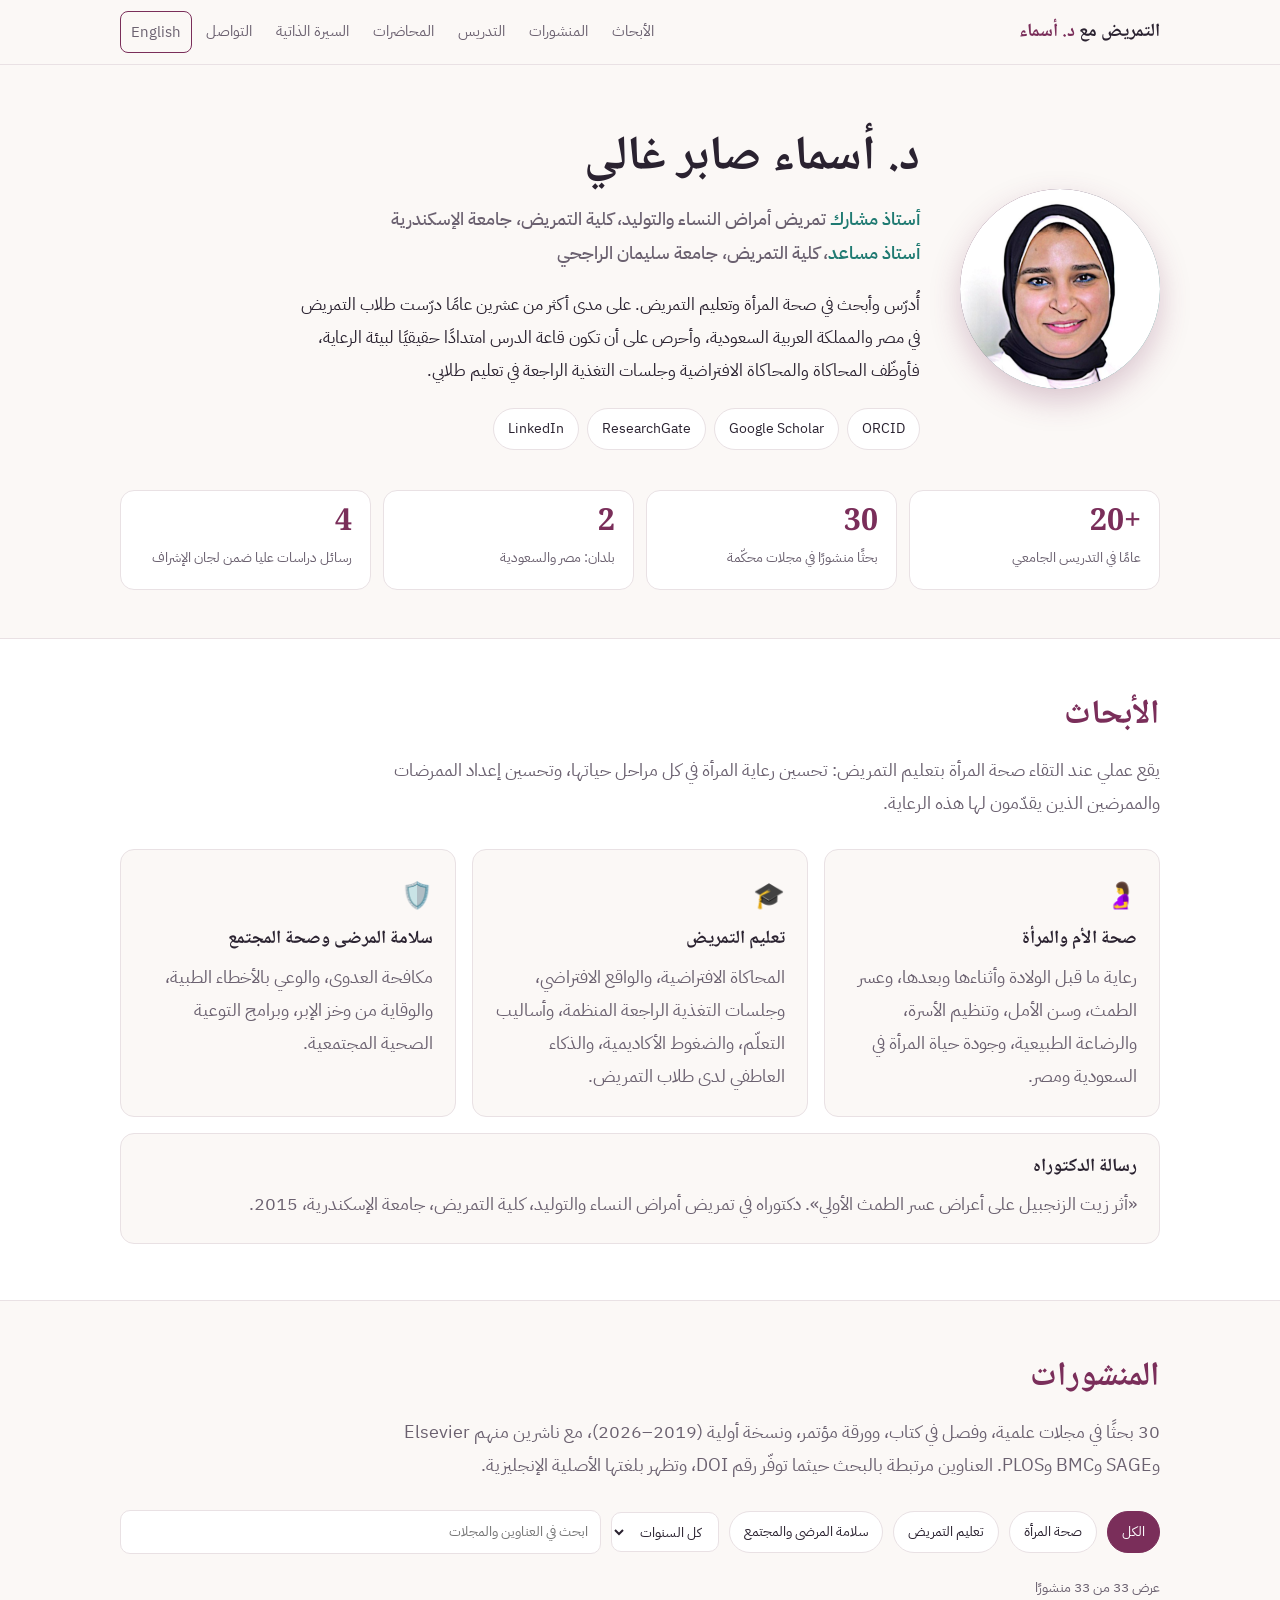
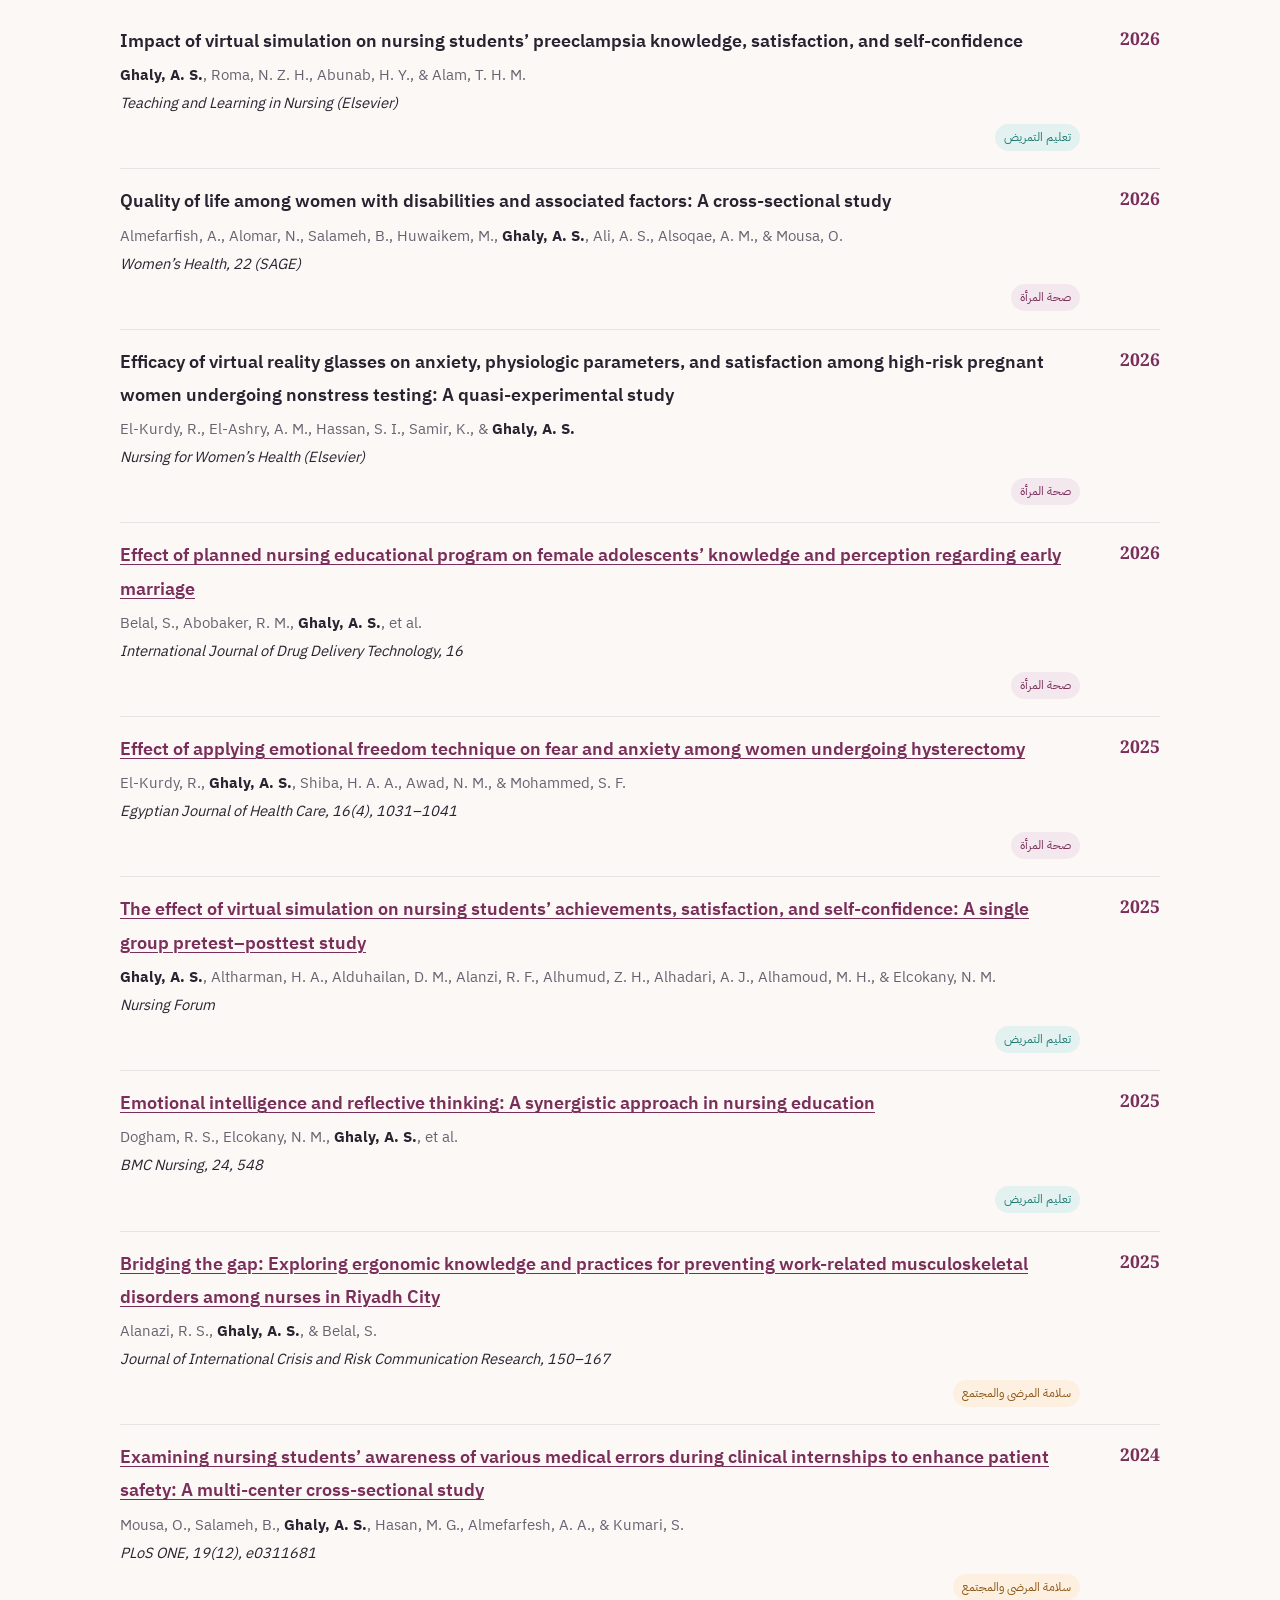
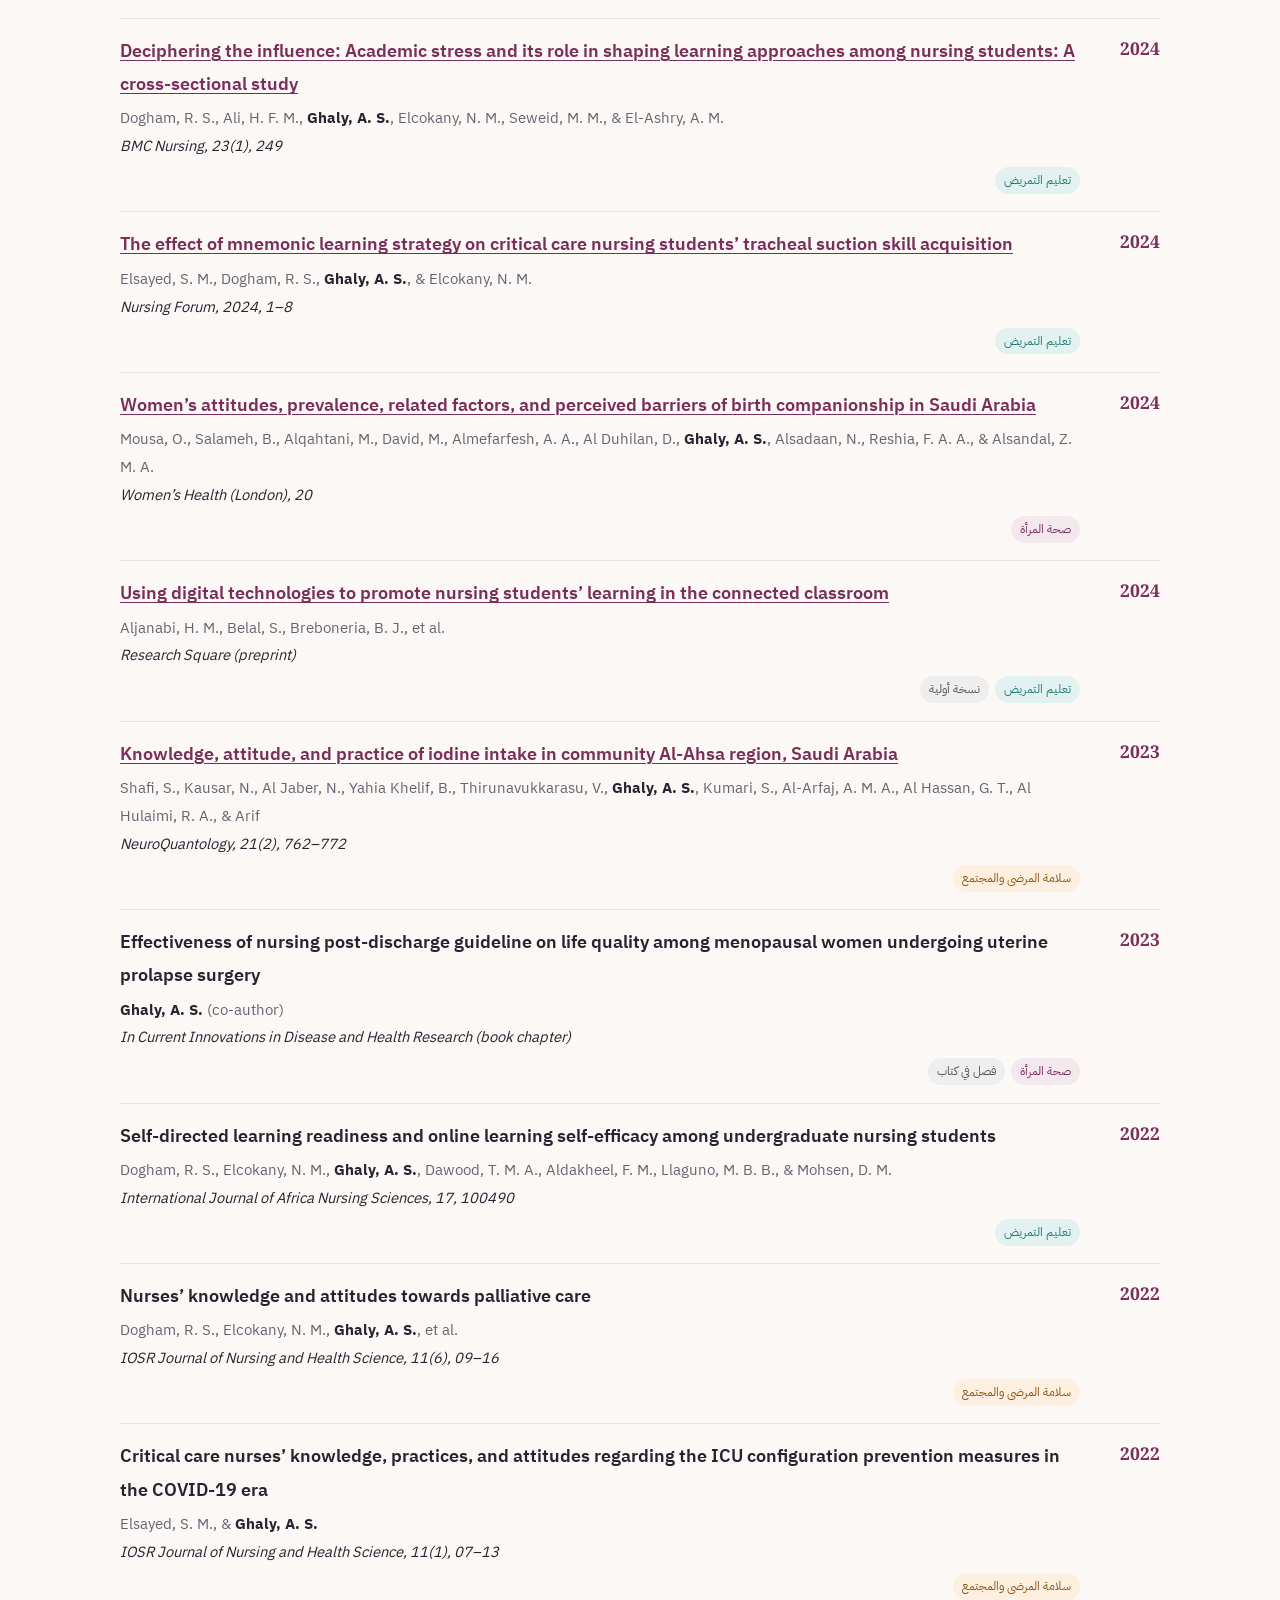
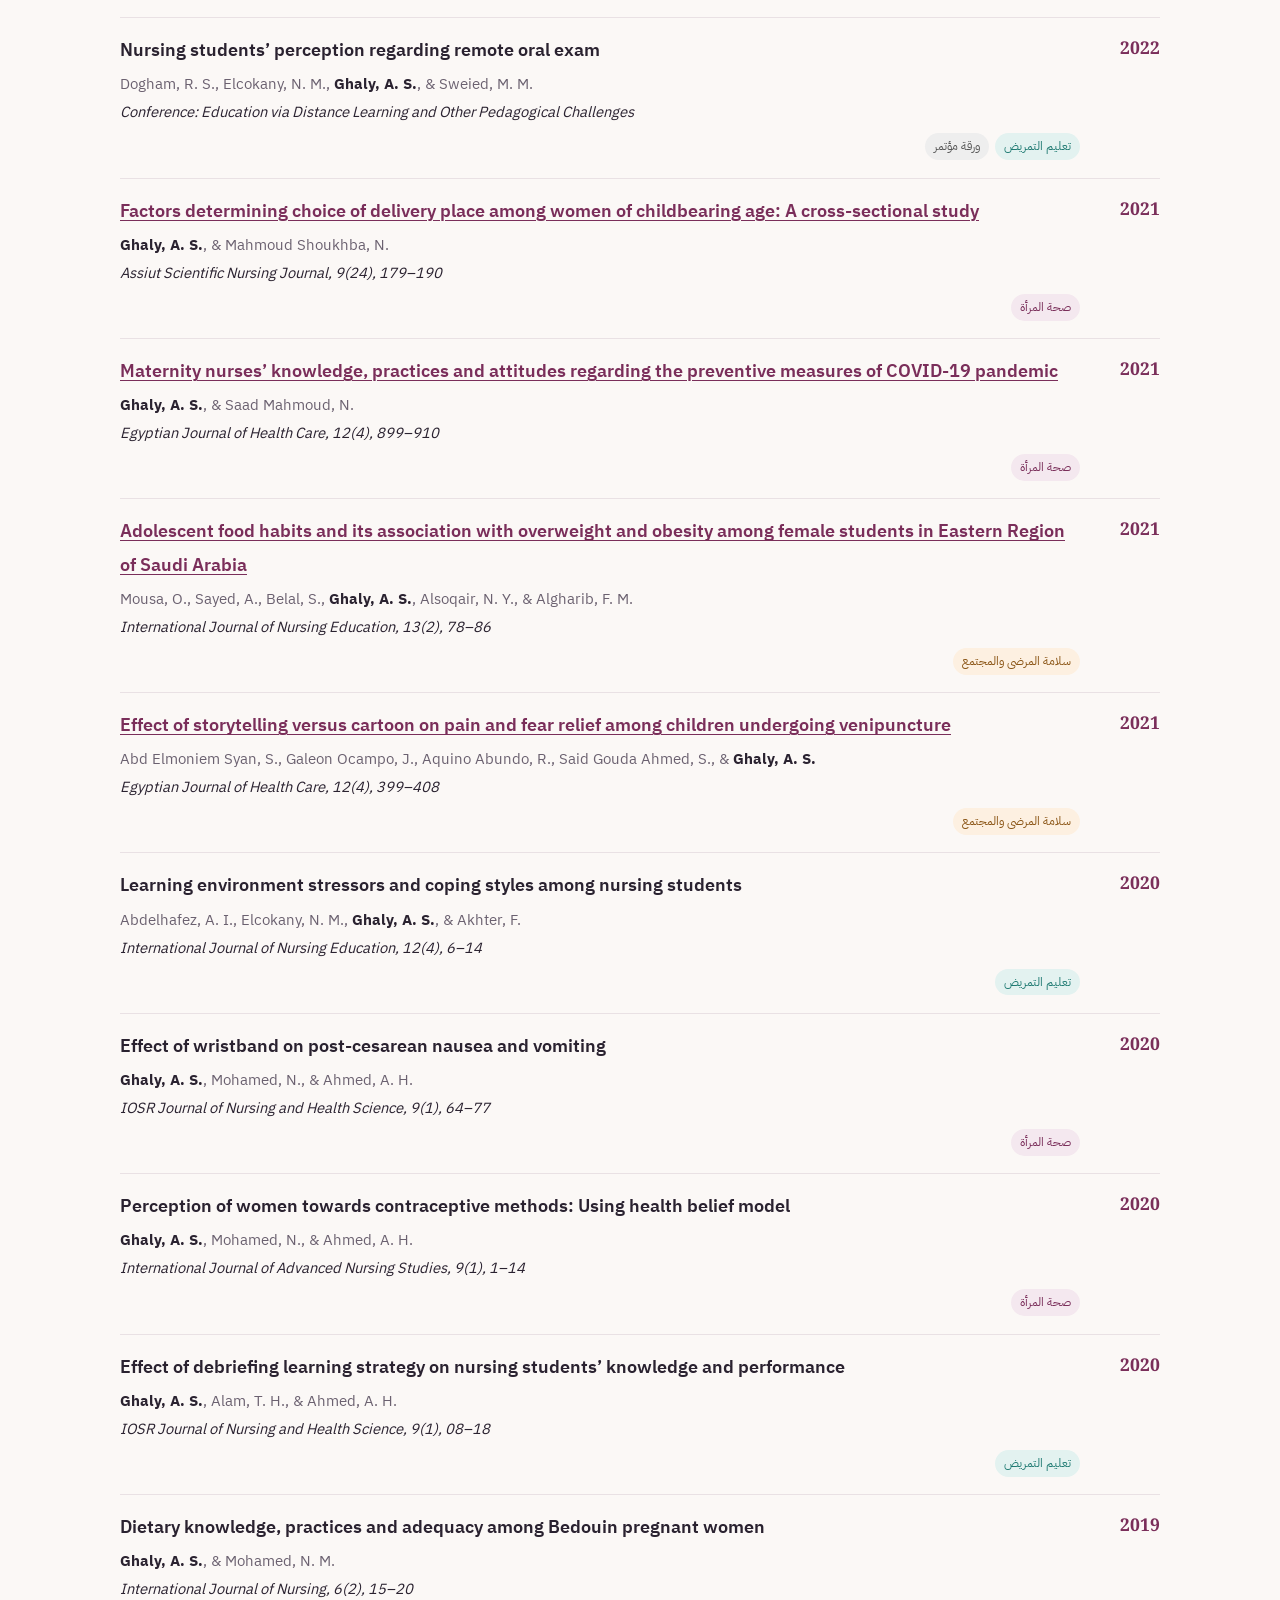
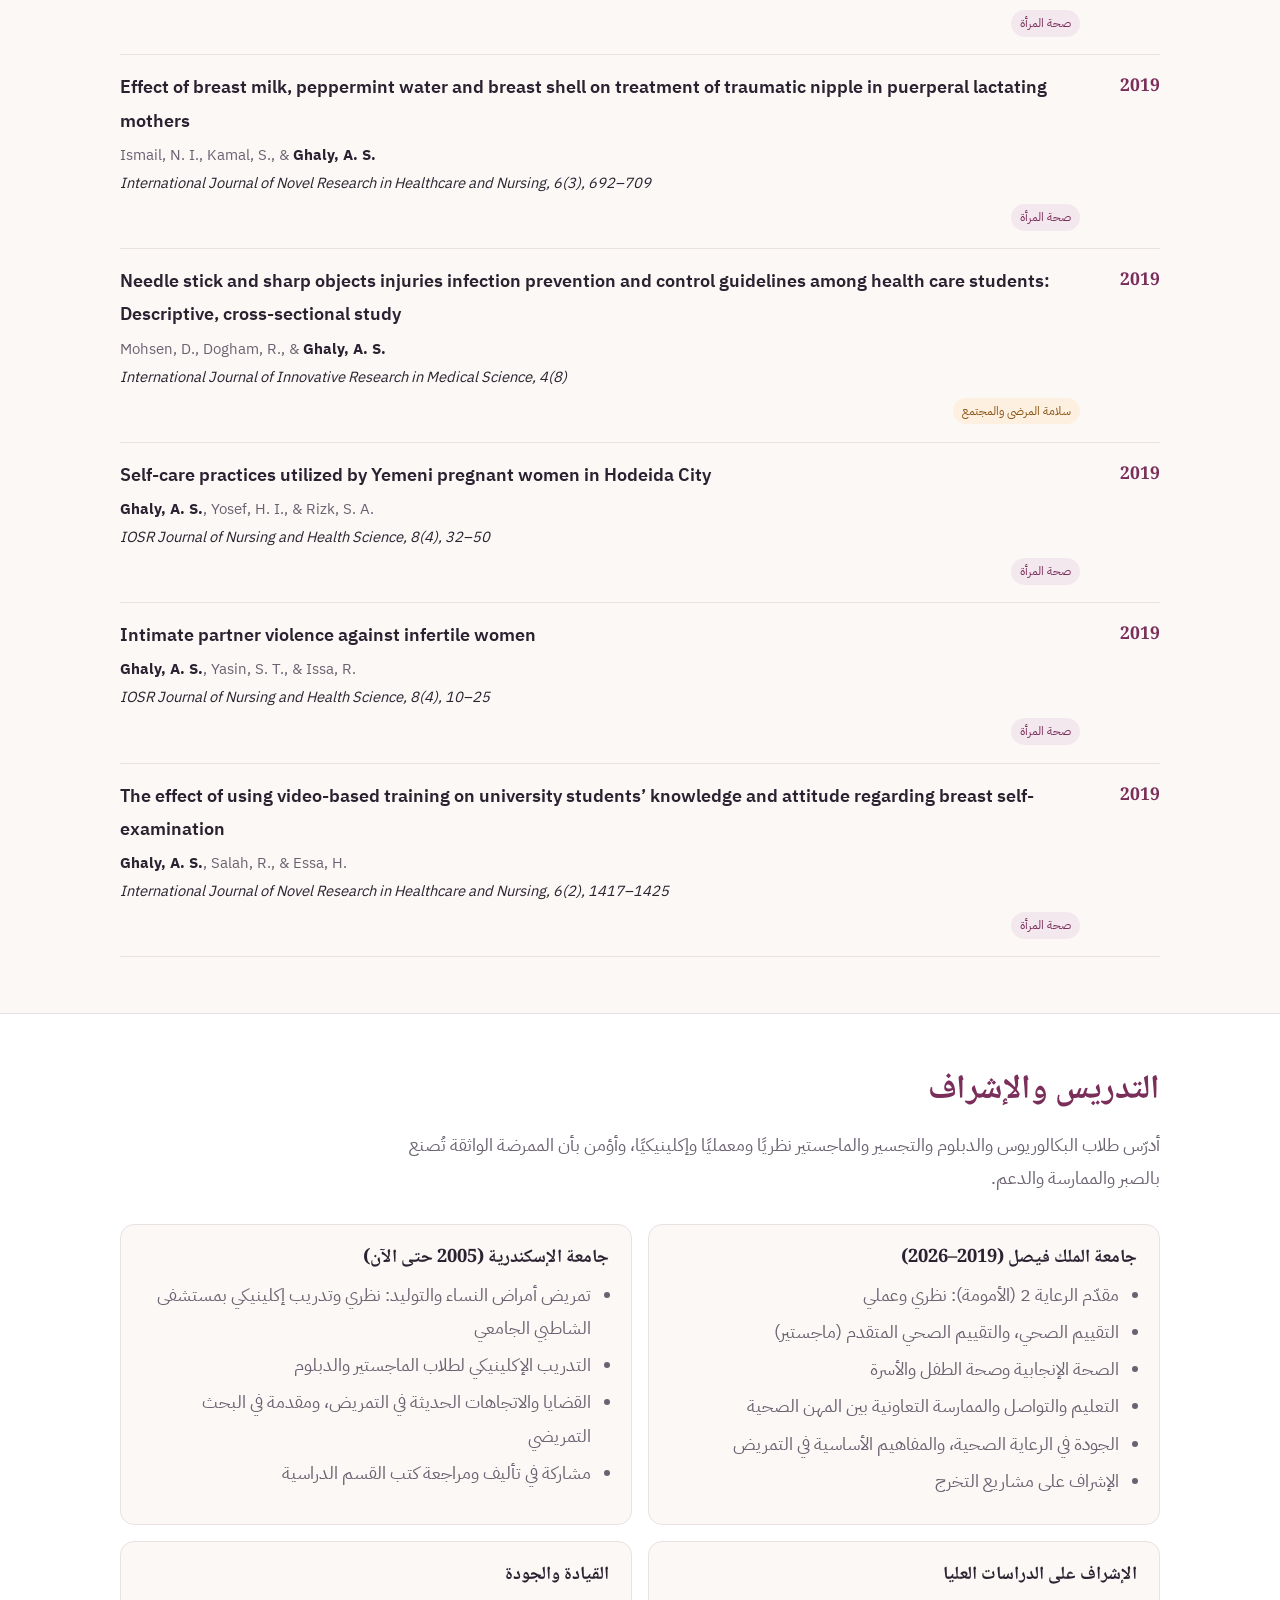
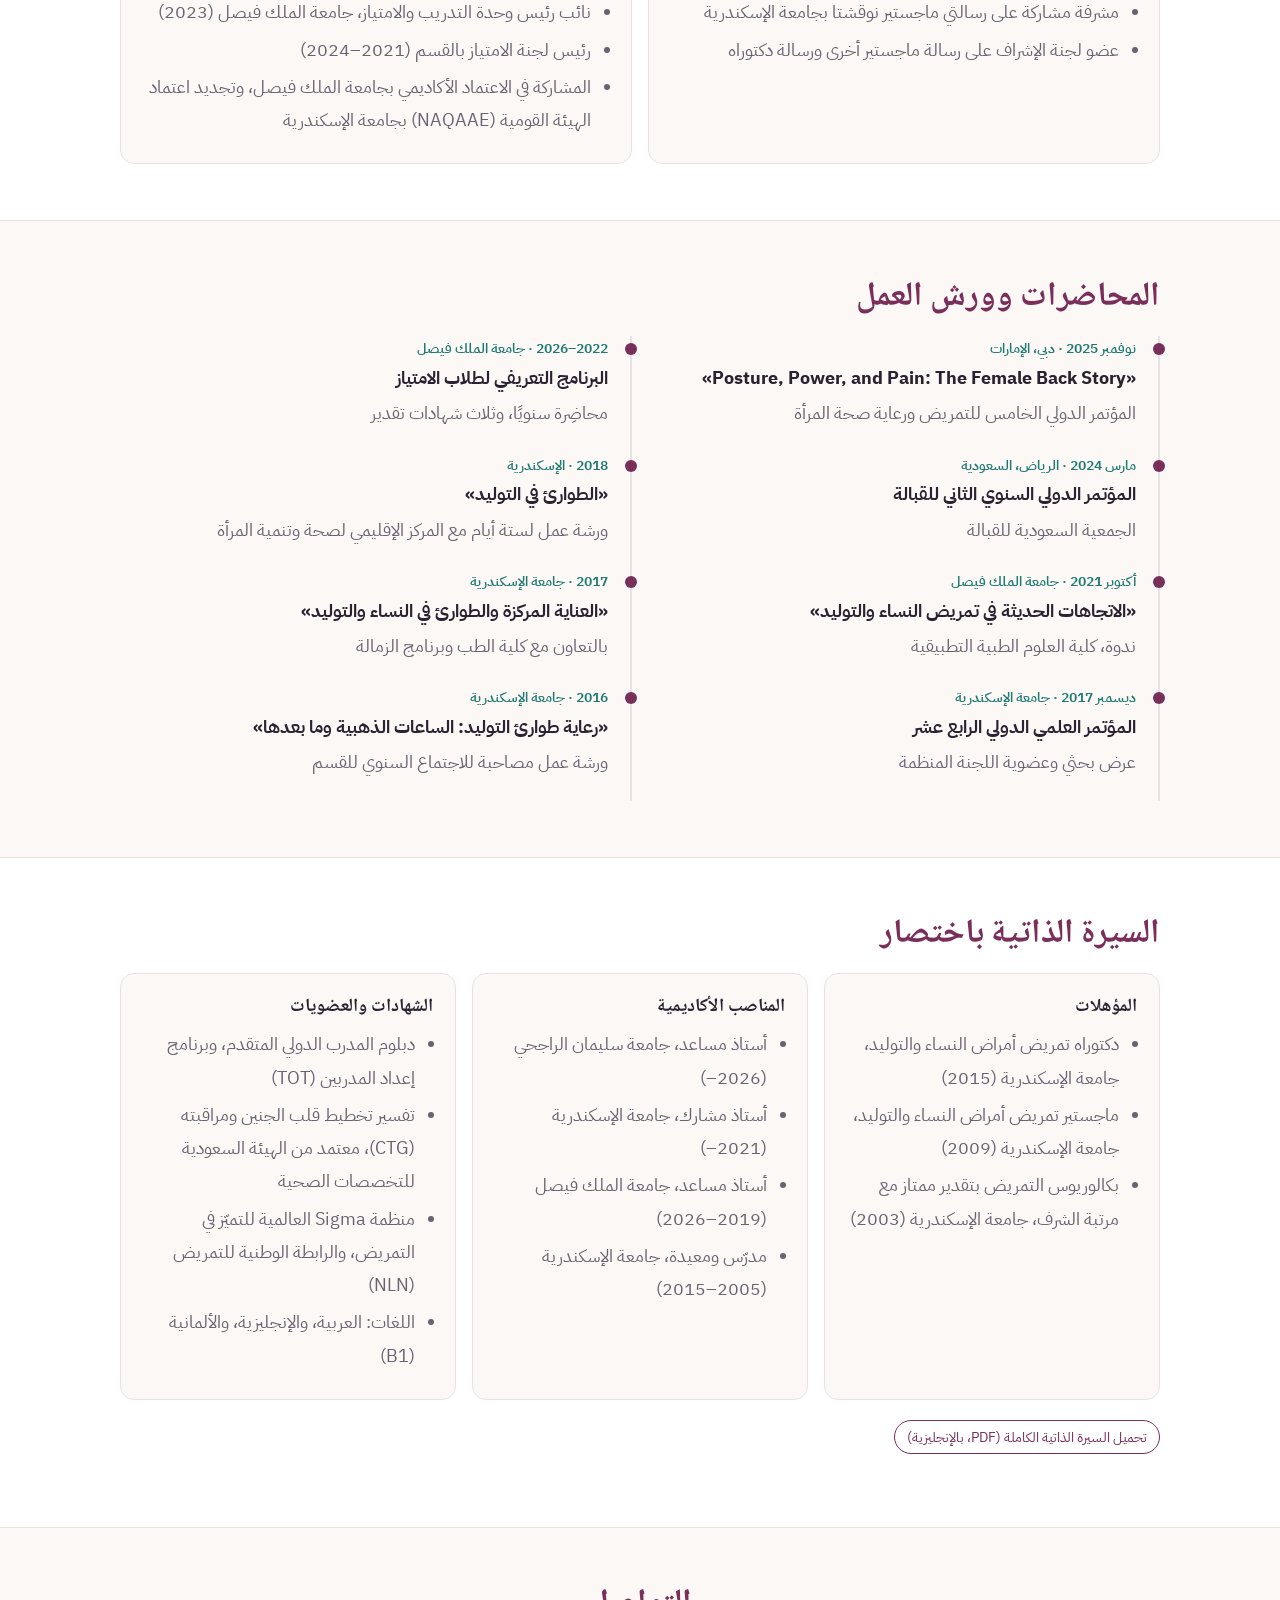
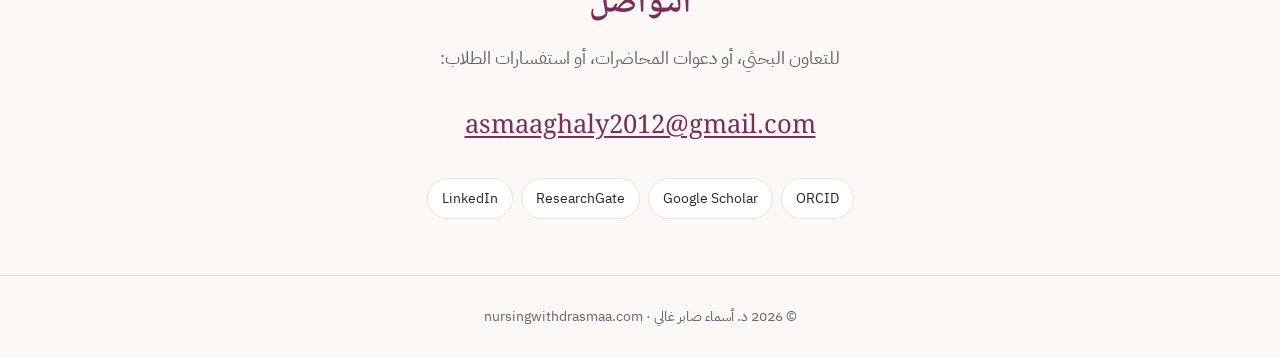
==== ar/index.html @ d0a6e8ba "Add files via upload" ====
<!doctype html>
<html lang="ar" dir="rtl">
<head>
  <meta charset="utf-8">
  <meta name="viewport" content="width=device-width, initial-scale=1">
  <title>د. أسماء صابر غالي | التمريض مع د. أسماء</title>
  <meta name="description" content="د. أسماء صابر غالي، أستاذ مشارك تمريض أمراض النساء والتوليد. الأبحاث والمنشورات والتدريس في صحة المرأة وتعليم التمريض.">
  <link rel="alternate" hreflang="en" href="https://nursingwithdrasmaa.com/">
  <link rel="alternate" hreflang="ar" href="https://nursingwithdrasmaa.com/ar/">
  <link rel="preconnect" href="https://fonts.googleapis.com">
  <link rel="preconnect" href="https://fonts.gstatic.com" crossorigin>
  <link href="https://fonts.googleapis.com/css2?family=IBM+Plex+Sans+Arabic:wght@400;500;600&family=Noto+Naskh+Arabic:wght@600;700&family=Inter:wght@400;600&display=swap" rel="stylesheet">
  <link rel="stylesheet" href="../assets/style.css">
</head>
<body>

<header class="site-header">
  <div class="wrap">
    <a class="logo" href="#top">التمريض مع <span>د. أسماء</span></a>
    <button class="menu-btn" aria-label="القائمة">☰</button>
    <nav class="nav">
      <a href="#research">الأبحاث</a>
      <a href="#publications">المنشورات</a>
      <a href="#teaching">التدريس</a>
      <a href="#talks">المحاضرات</a>
      <a href="#cv">السيرة الذاتية</a>
      <a href="#contact">التواصل</a>
      <a class="lang" href="../" lang="en">English</a>
    </nav>
  </div>
</header>

<main id="top">
  <section class="hero">
    <div class="wrap hero-grid">
      <div class="portrait"><img src="../assets/photo.jpg" alt="د. أسماء صابر غالي"></div>
      <div>
        <h1>د. أسماء صابر غالي</h1>
        <ul class="titles">
          <li><strong>أستاذ مشارك</strong> تمريض أمراض النساء والتوليد، كلية التمريض، جامعة الإسكندرية</li>
          <li><strong>أستاذ مساعد</strong>، كلية التمريض، جامعة سليمان الراجحي</li>
        </ul>
        <p class="lead">أُدرّس وأبحث في صحة المرأة وتعليم التمريض. على مدى أكثر من عشرين عامًا درّست طلاب التمريض في مصر والمملكة العربية السعودية، وأحرص على أن تكون قاعة الدرس امتدادًا حقيقيًا لبيئة الرعاية، فأوظّف المحاكاة والمحاكاة الافتراضية وجلسات التغذية الراجعة في تعليم طلابي.</p>
        <div class="links">
          <a class="chip-link" href="https://orcid.org/0000-0002-0680-6633" target="_blank" rel="noopener">ORCID</a>
          <a class="chip-link" href="https://scholar.google.com/citations?user=RjjwzyQAAAAJ" target="_blank" rel="noopener">Google Scholar</a>
          <a class="chip-link" href="https://www.researchgate.net/profile/Asmaa-Ghaly-2" target="_blank" rel="noopener">ResearchGate</a>
          <a class="chip-link" href="https://www.linkedin.com/in/dr-asmaa-saber-ghaly-90447012b" target="_blank" rel="noopener">LinkedIn</a>
        </div>
      </div>
    </div>
    <div class="wrap">
      <div class="stats">
        <div class="stat"><b>+20</b><span>عامًا في التدريس الجامعي</span></div>
        <div class="stat"><b>30</b><span>بحثًا منشورًا في مجلات محكّمة</span></div>
        <div class="stat"><b>2</b><span>بلدان: مصر والسعودية</span></div>
        <div class="stat"><b>4</b><span>رسائل دراسات عليا ضمن لجان الإشراف</span></div>
      </div>
    </div>
  </section>

  <section class="block alt" id="research">
    <div class="wrap">
      <h2>الأبحاث</h2>
      <p class="intro">يقع عملي عند التقاء صحة المرأة بتعليم التمريض: تحسين رعاية المرأة في كل مراحل حياتها، وتحسين إعداد الممرضات والممرضين الذين يقدّمون لها هذه الرعاية.</p>
      <div class="grid-3">
        <div class="card">
          <div class="icon">🤰</div>
          <h3>صحة الأم والمرأة</h3>
          <p>رعاية ما قبل الولادة وأثناءها وبعدها، وعسر الطمث، وسن الأمل، وتنظيم الأسرة، والرضاعة الطبيعية، وجودة حياة المرأة في السعودية ومصر.</p>
        </div>
        <div class="card">
          <div class="icon">🎓</div>
          <h3>تعليم التمريض</h3>
          <p>المحاكاة الافتراضية، والواقع الافتراضي، وجلسات التغذية الراجعة المنظمة، وأساليب التعلّم، والضغوط الأكاديمية، والذكاء العاطفي لدى طلاب التمريض.</p>
        </div>
        <div class="card">
          <div class="icon">🛡️</div>
          <h3>سلامة المرضى وصحة المجتمع</h3>
          <p>مكافحة العدوى، والوعي بالأخطاء الطبية، والوقاية من وخز الإبر، وبرامج التوعية الصحية المجتمعية.</p>
        </div>
      </div>
      <div class="card" style="margin-top:16px">
        <h3>رسالة الدكتوراه</h3>
        <p>«أثر زيت الزنجبيل على أعراض عسر الطمث الأولي». دكتوراه في تمريض أمراض النساء والتوليد، كلية التمريض، جامعة الإسكندرية، 2015.</p>
      </div>
    </div>
  </section>

  <section class="block" id="publications">
    <div class="wrap">
      <h2>المنشورات</h2>
      <p class="intro">30 بحثًا في مجلات علمية، وفصل في كتاب، وورقة مؤتمر، ونسخة أولية (2019–2026)، مع ناشرين منهم Elsevier وSAGE وBMC وPLOS. العناوين مرتبطة بالبحث حيثما توفّر رقم DOI، وتظهر بلغتها الأصلية الإنجليزية.</p>
      <div class="pub-tools">
        <button class="filter" data-topic="all" aria-pressed="true">الكل</button>
        <button class="filter" data-topic="W" aria-pressed="false">صحة المرأة</button>
        <button class="filter" data-topic="E" aria-pressed="false">تعليم التمريض</button>
        <button class="filter" data-topic="S" aria-pressed="false">سلامة المرضى والمجتمع</button>
        <select id="pub-year" aria-label="السنة"><option value="all">كل السنوات</option></select>
        <input id="pub-search" type="search" placeholder="ابحث في العناوين والمجلات" aria-label="البحث في المنشورات">
      </div>
      <div class="pub-count" id="pub-count"></div>
      <ul class="pubs" id="pubs"></ul>
    </div>
  </section>

  <section class="block alt" id="teaching">
    <div class="wrap">
      <h2>التدريس والإشراف</h2>
      <p class="intro">أدرّس طلاب البكالوريوس والدبلوم والتجسير والماجستير نظريًا ومعمليًا وإكلينيكيًا، وأؤمن بأن الممرضة الواثقة تُصنع بالصبر والممارسة والدعم.</p>
      <div class="grid-2">
        <div class="card">
          <h3>جامعة الملك فيصل (2019–2026)</h3>
          <ul>
            <li>مقدّم الرعاية 2 (الأمومة): نظري وعملي</li>
            <li>التقييم الصحي، والتقييم الصحي المتقدم (ماجستير)</li>
            <li>الصحة الإنجابية وصحة الطفل والأسرة</li>
            <li>التعليم والتواصل والممارسة التعاونية بين المهن الصحية</li>
            <li>الجودة في الرعاية الصحية، والمفاهيم الأساسية في التمريض</li>
            <li>الإشراف على مشاريع التخرج</li>
          </ul>
        </div>
        <div class="card">
          <h3>جامعة الإسكندرية (2005 حتى الآن)</h3>
          <ul>
            <li>تمريض أمراض النساء والتوليد: نظري وتدريب إكلينيكي بمستشفى الشاطبي الجامعي</li>
            <li>التدريب الإكلينيكي لطلاب الماجستير والدبلوم</li>
            <li>القضايا والاتجاهات الحديثة في التمريض، ومقدمة في البحث التمريضي</li>
            <li>مشاركة في تأليف ومراجعة كتب القسم الدراسية</li>
          </ul>
        </div>
        <div class="card">
          <h3>الإشراف على الدراسات العليا</h3>
          <ul>
            <li>مشرفة مشاركة على رسالتي ماجستير نوقشتا بجامعة الإسكندرية</li>
            <li>عضو لجنة الإشراف على رسالة ماجستير أخرى ورسالة دكتوراه</li>
          </ul>
        </div>
        <div class="card">
          <h3>القيادة والجودة</h3>
          <ul>
            <li>نائب رئيس وحدة التدريب والامتياز، جامعة الملك فيصل (2023)</li>
            <li>رئيس لجنة الامتياز بالقسم (2021–2024)</li>
            <li>المشاركة في الاعتماد الأكاديمي بجامعة الملك فيصل، وتجديد اعتماد الهيئة القومية (NAQAAE) بجامعة الإسكندرية</li>
          </ul>
        </div>
      </div>
    </div>
  </section>

  <section class="block" id="talks">
    <div class="wrap">
      <h2>المحاضرات وورش العمل</h2>
      <div class="grid-2">
        <ul class="timeline">
          <li><div class="when">نوفمبر 2025 · دبي، الإمارات</div><strong>«Posture, Power, and Pain: The Female Back Story»</strong><p>المؤتمر الدولي الخامس للتمريض ورعاية صحة المرأة</p></li>
          <li><div class="when">مارس 2024 · الرياض، السعودية</div><strong>المؤتمر الدولي السنوي الثاني للقبالة</strong><p>الجمعية السعودية للقبالة</p></li>
          <li><div class="when">أكتوبر 2021 · جامعة الملك فيصل</div><strong>«الاتجاهات الحديثة في تمريض النساء والتوليد»</strong><p>ندوة، كلية العلوم الطبية التطبيقية</p></li>
          <li><div class="when">ديسمبر 2017 · جامعة الإسكندرية</div><strong>المؤتمر العلمي الدولي الرابع عشر</strong><p>عرض بحثي وعضوية اللجنة المنظمة</p></li>
        </ul>
        <ul class="timeline">
          <li><div class="when">2022–2026 · جامعة الملك فيصل</div><strong>البرنامج التعريفي لطلاب الامتياز</strong><p>محاضِرة سنويًا، وثلاث شهادات تقدير</p></li>
          <li><div class="when">2018 · الإسكندرية</div><strong>«الطوارئ في التوليد»</strong><p>ورشة عمل لستة أيام مع المركز الإقليمي لصحة وتنمية المرأة</p></li>
          <li><div class="when">2017 · جامعة الإسكندرية</div><strong>«العناية المركزة والطوارئ في النساء والتوليد»</strong><p>بالتعاون مع كلية الطب وبرنامج الزمالة</p></li>
          <li><div class="when">2016 · جامعة الإسكندرية</div><strong>«رعاية طوارئ التوليد: الساعات الذهبية وما بعدها»</strong><p>ورشة عمل مصاحبة للاجتماع السنوي للقسم</p></li>
        </ul>
      </div>
    </div>
  </section>

  <section class="block alt" id="cv">
    <div class="wrap">
      <h2>السيرة الذاتية باختصار</h2>
      <div class="grid-3">
        <div class="card">
          <h3>المؤهلات</h3>
          <ul>
            <li>دكتوراه تمريض أمراض النساء والتوليد، جامعة الإسكندرية (2015)</li>
            <li>ماجستير تمريض أمراض النساء والتوليد، جامعة الإسكندرية (2009)</li>
            <li>بكالوريوس التمريض بتقدير ممتاز مع مرتبة الشرف، جامعة الإسكندرية (2003)</li>
          </ul>
        </div>
        <div class="card">
          <h3>المناصب الأكاديمية</h3>
          <ul>
            <li>أستاذ مساعد، جامعة سليمان الراجحي (2026–)</li>
            <li>أستاذ مشارك، جامعة الإسكندرية (2021–)</li>
            <li>أستاذ مساعد، جامعة الملك فيصل (2019–2026)</li>
            <li>مدرّس ومعيدة، جامعة الإسكندرية (2005–2015)</li>
          </ul>
        </div>
        <div class="card">
          <h3>الشهادات والعضويات</h3>
          <ul>
            <li>دبلوم المدرب الدولي المتقدم، وبرنامج إعداد المدربين (TOT)</li>
            <li>تفسير تخطيط قلب الجنين ومراقبته (CTG)، معتمد من الهيئة السعودية للتخصصات الصحية</li>
            <li>منظمة Sigma العالمية للتميّز في التمريض، والرابطة الوطنية للتمريض (NLN)</li>
            <li>اللغات: العربية، والإنجليزية، والألمانية (B1)</li>
          </ul>
        </div>
      </div>
      <p style="margin-top:20px"><a class="lang" href="../assets/CV-Dr-Asmaa-Saber-Ghaly.pdf" download>تحميل السيرة الذاتية الكاملة (PDF، بالإنجليزية)</a></p>
    </div>
  </section>

  <section class="block contact" id="contact">
    <div class="wrap">
      <h2>التواصل</h2>
      <p class="intro" style="margin-inline:auto">للتعاون البحثي، أو دعوات المحاضرات، أو استفسارات الطلاب:</p>
      <p class="big"><a href="mailto:asmaaghaly2012@gmail.com">asmaaghaly2012@gmail.com</a></p>
      <div class="links">
        <a class="chip-link" href="https://orcid.org/0000-0002-0680-6633" target="_blank" rel="noopener">ORCID</a>
        <a class="chip-link" href="https://scholar.google.com/citations?user=RjjwzyQAAAAJ" target="_blank" rel="noopener">Google Scholar</a>
        <a class="chip-link" href="https://www.researchgate.net/profile/Asmaa-Ghaly-2" target="_blank" rel="noopener">ResearchGate</a>
        <a class="chip-link" href="https://www.linkedin.com/in/dr-asmaa-saber-ghaly-90447012b" target="_blank" rel="noopener">LinkedIn</a>
      </div>
    </div>
  </section>
</main>

<footer>© 2026 د. أسماء صابر غالي · nursingwithdrasmaa.com</footer>

<script src="../assets/publications.js"></script>
<script>
  initMenu();
  initPublications({
    topics: { W: "صحة المرأة", E: "تعليم التمريض", S: "سلامة المرضى والمجتمع" },
    types: { conference: "ورقة مؤتمر", preprint: "نسخة أولية", chapter: "فصل في كتاب" },
    count: n => `عرض ${n} من ${PUBLICATIONS.length} منشورًا`
  });
</script>
</body>
</html>
---- assets/style.css ----
:root {
  --bg: #fbf8f6;
  --surface: #ffffff;
  --ink: #2a2230;
  --muted: #6b6170;
  --line: #e9e1e4;
  --brand: #7a2e5a;
  --brand-soft: #f4e8ef;
  --accent: #1f7a72;
  --accent-soft: #e3f2f0;
  --radius: 14px;
  --serif: "Source Serif 4", Georgia, serif;
  --sans: "Inter", system-ui, -apple-system, "Segoe UI", sans-serif;
}
html[lang="ar"] {
  --serif: "Noto Naskh Arabic", "Amiri", serif;
  --sans: "IBM Plex Sans Arabic", "Tahoma", sans-serif;
}

* { box-sizing: border-box; }
html { scroll-behavior: smooth; scroll-padding-top: 76px; }
body {
  margin: 0;
  background: var(--bg);
  color: var(--ink);
  font-family: var(--sans);
  font-size: 16.5px;
  line-height: 1.65;
}
html[lang="ar"] body { font-size: 17.5px; line-height: 1.9; }
a { color: var(--brand); text-underline-offset: 3px; }
h1, h2, h3 { font-family: var(--serif); line-height: 1.25; margin: 0 0 .5em; }
h2 { font-size: clamp(1.6rem, 3vw, 2.1rem); color: var(--brand); }
h3 { font-size: 1.15rem; }
.wrap { max-width: 1080px; margin: 0 auto; padding: 0 20px; }

/* Header */
.site-header {
  position: sticky; top: 0; z-index: 10;
  background: rgba(251, 248, 246, .92);
  backdrop-filter: blur(8px);
  border-bottom: 1px solid var(--line);
}
.site-header .wrap { display: flex; align-items: center; gap: 16px; height: 64px; }
.logo { font-family: var(--serif); font-weight: 700; font-size: 1.15rem; color: var(--ink); text-decoration: none; white-space: nowrap; }
.logo span { color: var(--brand); }
.nav { display: flex; gap: 4px; margin-inline-start: auto; }
.nav a { color: var(--muted); text-decoration: none; padding: 6px 10px; border-radius: 8px; font-size: .93rem; }
.nav a:hover { color: var(--brand); background: var(--brand-soft); }
.lang {
  border: 1px solid var(--brand); color: var(--brand); text-decoration: none;
  padding: 5px 12px; border-radius: 999px; font-size: .9rem; white-space: nowrap;
}
.lang:hover { background: var(--brand); color: #fff; }
.menu-btn { display: none; margin-inline-start: auto; background: none; border: 1px solid var(--line); border-radius: 8px; padding: 6px 10px; font-size: 1.1rem; cursor: pointer; color: var(--ink); }

/* Hero */
.hero { padding: 64px 0 48px; }
.hero-grid { display: grid; grid-template-columns: 200px 1fr; gap: 40px; align-items: center; }
.portrait {
  width: 200px; height: 200px; border-radius: 50%;
  background: linear-gradient(135deg, var(--brand), var(--accent));
  display: grid; place-items: center; color: #fff;
  font-family: var(--serif); font-size: 4rem; font-weight: 700;
  box-shadow: 0 12px 30px rgba(122, 46, 90, .25);
  overflow: hidden;
}
.portrait img { width: 100%; height: 100%; object-fit: cover; }
.hero h1 { font-size: clamp(2rem, 4.5vw, 3rem); margin-bottom: .3em; }
.titles { list-style: none; padding: 0; margin: 0 0 18px; }
.titles li { color: var(--muted); font-weight: 500; }
.titles li strong { color: var(--accent); font-weight: 600; }
.lead { font-size: 1.08rem; max-width: 62ch; margin: 0 0 22px; }
.links { display: flex; flex-wrap: wrap; gap: 8px; }
.chip-link {
  display: inline-flex; align-items: center; gap: 6px;
  background: var(--surface); border: 1px solid var(--line); border-radius: 999px;
  padding: 6px 14px; text-decoration: none; color: var(--ink); font-size: .9rem;
}
.chip-link:hover { border-color: var(--brand); color: var(--brand); }

.stats { display: grid; grid-template-columns: repeat(4, 1fr); gap: 12px; margin-top: 40px; }
.stat { background: var(--surface); border: 1px solid var(--line); border-radius: var(--radius); padding: 16px 18px; }
.stat b { display: block; font-family: var(--serif); font-size: 1.9rem; color: var(--brand); line-height: 1.1; }
.stat span { color: var(--muted); font-size: .9rem; }

/* Sections */
section.block { padding: 56px 0; border-top: 1px solid var(--line); }
section.block.alt { background: var(--surface); }
.intro { color: var(--muted); max-width: 70ch; margin: 0 0 28px; }
.grid-3 { display: grid; grid-template-columns: repeat(3, 1fr); gap: 16px; }
.grid-2 { display: grid; grid-template-columns: repeat(2, 1fr); gap: 16px; }
.card { background: var(--surface); border: 1px solid var(--line); border-radius: var(--radius); padding: 22px; }
.alt .card { background: var(--bg); }
.card .icon { font-size: 1.6rem; margin-bottom: 8px; }
.card p, .card ul { margin: 0; color: var(--muted); }
.card ul { padding-inline-start: 18px; }
.card li { margin: 4px 0; }

/* Publications */
.pub-tools { display: flex; flex-wrap: wrap; gap: 10px; align-items: center; margin-bottom: 20px; }
.filter {
  border: 1px solid var(--line); background: var(--surface); color: var(--ink);
  border-radius: 999px; padding: 6px 14px; font: inherit; font-size: .9rem; cursor: pointer;
}
.filter[aria-pressed="true"] { background: var(--brand); border-color: var(--brand); color: #fff; }
.pub-tools select, .pub-tools input {
  font: inherit; font-size: .9rem; padding: 7px 12px; border: 1px solid var(--line);
  border-radius: 10px; background: var(--surface); color: var(--ink);
}
.pub-tools input { flex: 1; min-width: 180px; }
.pub-count { color: var(--muted); font-size: .9rem; margin-bottom: 8px; }
.pubs { list-style: none; padding: 0; margin: 0; }
.pub { display: grid; grid-template-columns: 64px 1fr; gap: 16px; padding: 16px 0; border-bottom: 1px solid var(--line); }
.pub .yr { font-family: var(--serif); font-weight: 700; color: var(--brand); font-size: 1.1rem; }
.pub .t { font-weight: 600; margin: 0 0 4px; direction: ltr; text-align: left; }
.pub .a, .pub .v { color: var(--muted); font-size: .92rem; margin: 0; direction: ltr; text-align: left; }
.pub .a b { color: var(--ink); }
.pub .v i { color: var(--ink); }
.tag { display: inline-block; font-size: .75rem; padding: 2px 9px; border-radius: 999px; margin-top: 6px; margin-inline-end: 6px; }
.tag.W { background: var(--brand-soft); color: var(--brand); }
.tag.E { background: var(--accent-soft); color: var(--accent); }
.tag.S { background: #fdf0e1; color: #8a5414; }
.tag.type { background: #eee; color: #555; }

/* Timeline */
.timeline { list-style: none; padding: 0; margin: 0; border-inline-start: 2px solid var(--line); }
.timeline li { position: relative; padding: 0 0 22px; padding-inline-start: 22px; }
.timeline li::before {
  content: ""; position: absolute; inset-inline-start: -7px; top: 7px;
  width: 12px; height: 12px; border-radius: 50%; background: var(--brand);
}
.timeline .when { font-size: .85rem; color: var(--accent); font-weight: 600; }
.timeline p { margin: 2px 0 0; color: var(--muted); }

/* Contact */
.contact { text-align: center; }
.contact .big { font-family: var(--serif); font-size: clamp(1.2rem, 3vw, 1.6rem); }
.contact .links { justify-content: center; margin-top: 18px; }

footer { padding: 28px 0; text-align: center; color: var(--muted); font-size: .85rem; border-top: 1px solid var(--line); }

/* Responsive */
@media (max-width: 900px) {
  .grid-3 { grid-template-columns: 1fr 1fr; }
  .stats { grid-template-columns: 1fr 1fr; }
}
@media (max-width: 760px) {
  .menu-btn { display: block; }
  .nav {
    display: none; position: absolute; top: 64px; left: 0; right: 0;
    flex-direction: column; background: var(--bg); border-bottom: 1px solid var(--line); padding: 8px 16px 14px;
  }
  .nav.open { display: flex; }
  .lang { margin-inline-start: 0; }
  .hero { padding-top: 36px; }
  .hero-grid { grid-template-columns: 1fr; text-align: center; gap: 20px; }
  .portrait { width: 150px; height: 150px; font-size: 3rem; margin: 0 auto; }
  .lead { margin-inline: auto; }
  .links { justify-content: center; }
  .grid-3, .grid-2 { grid-template-columns: 1fr; }
  .pub { grid-template-columns: 1fr; gap: 2px; }
  .wrap { padding: 0 16px; }
}
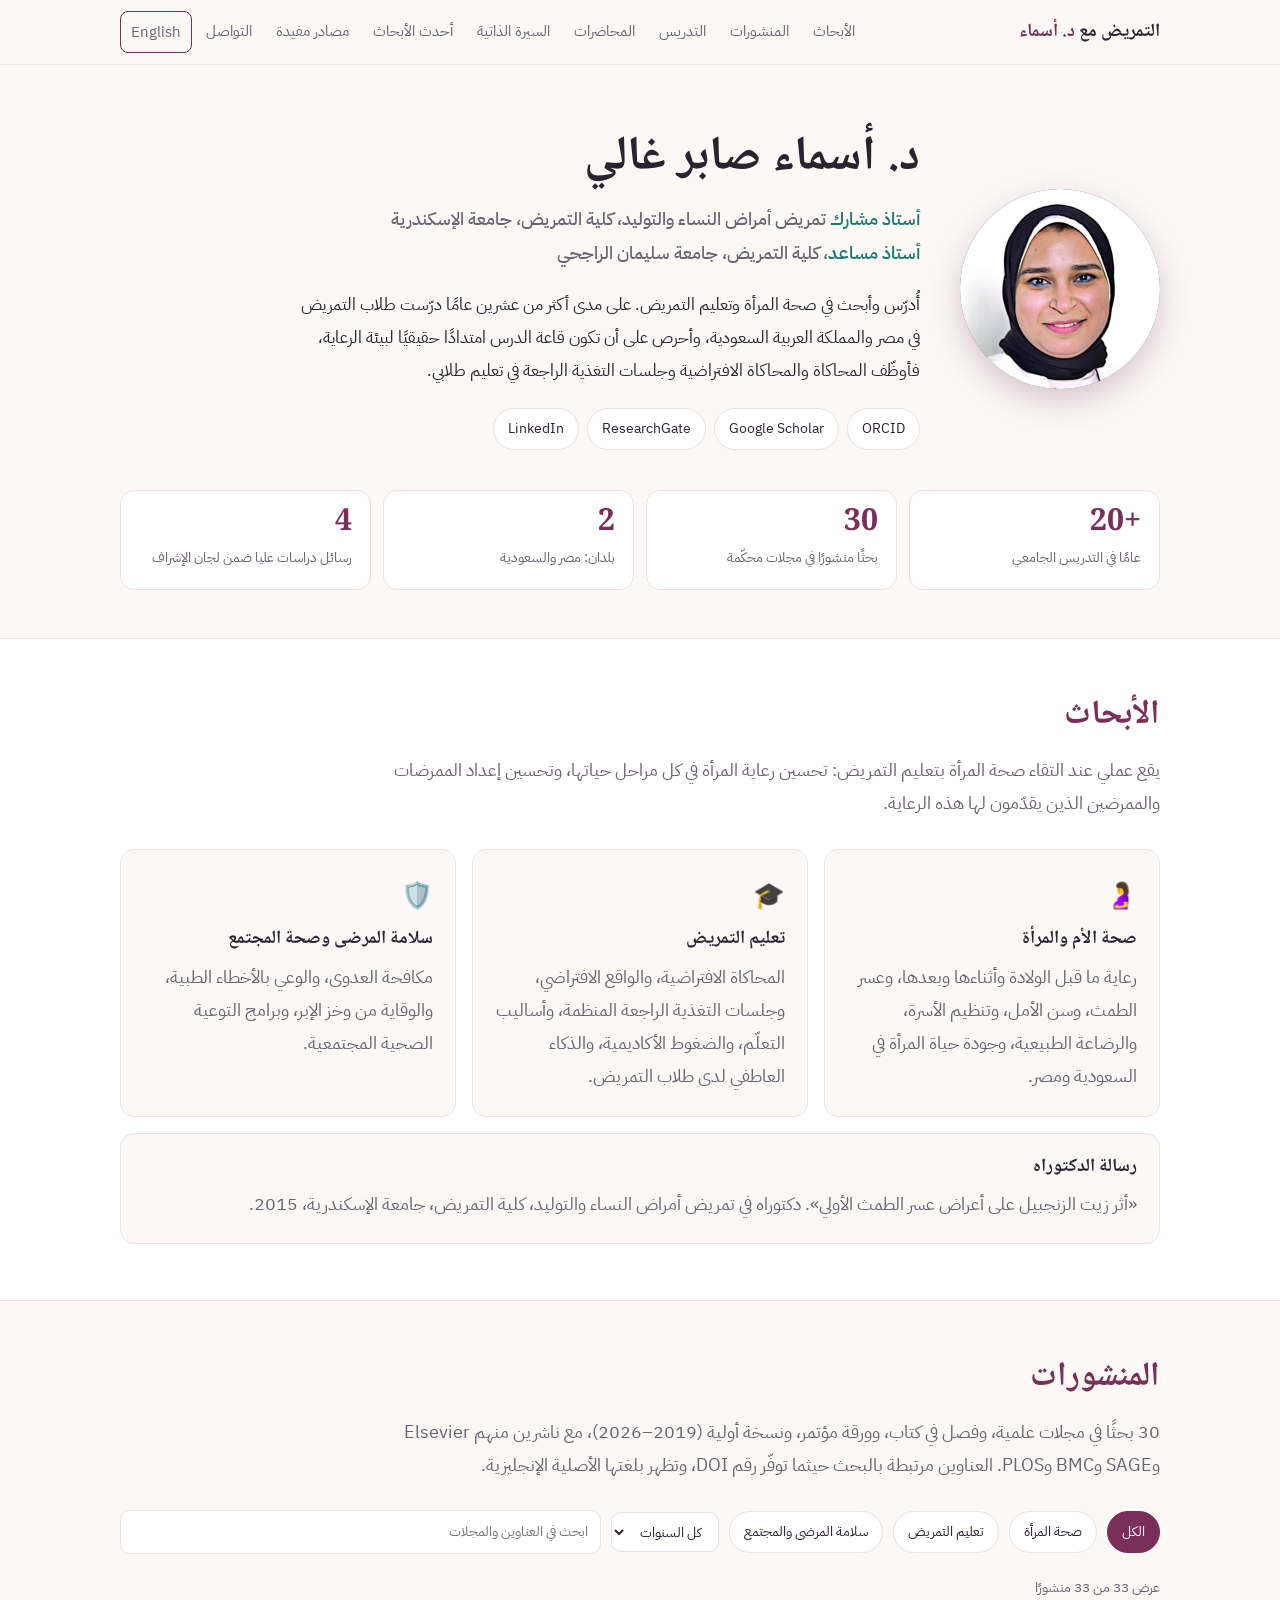
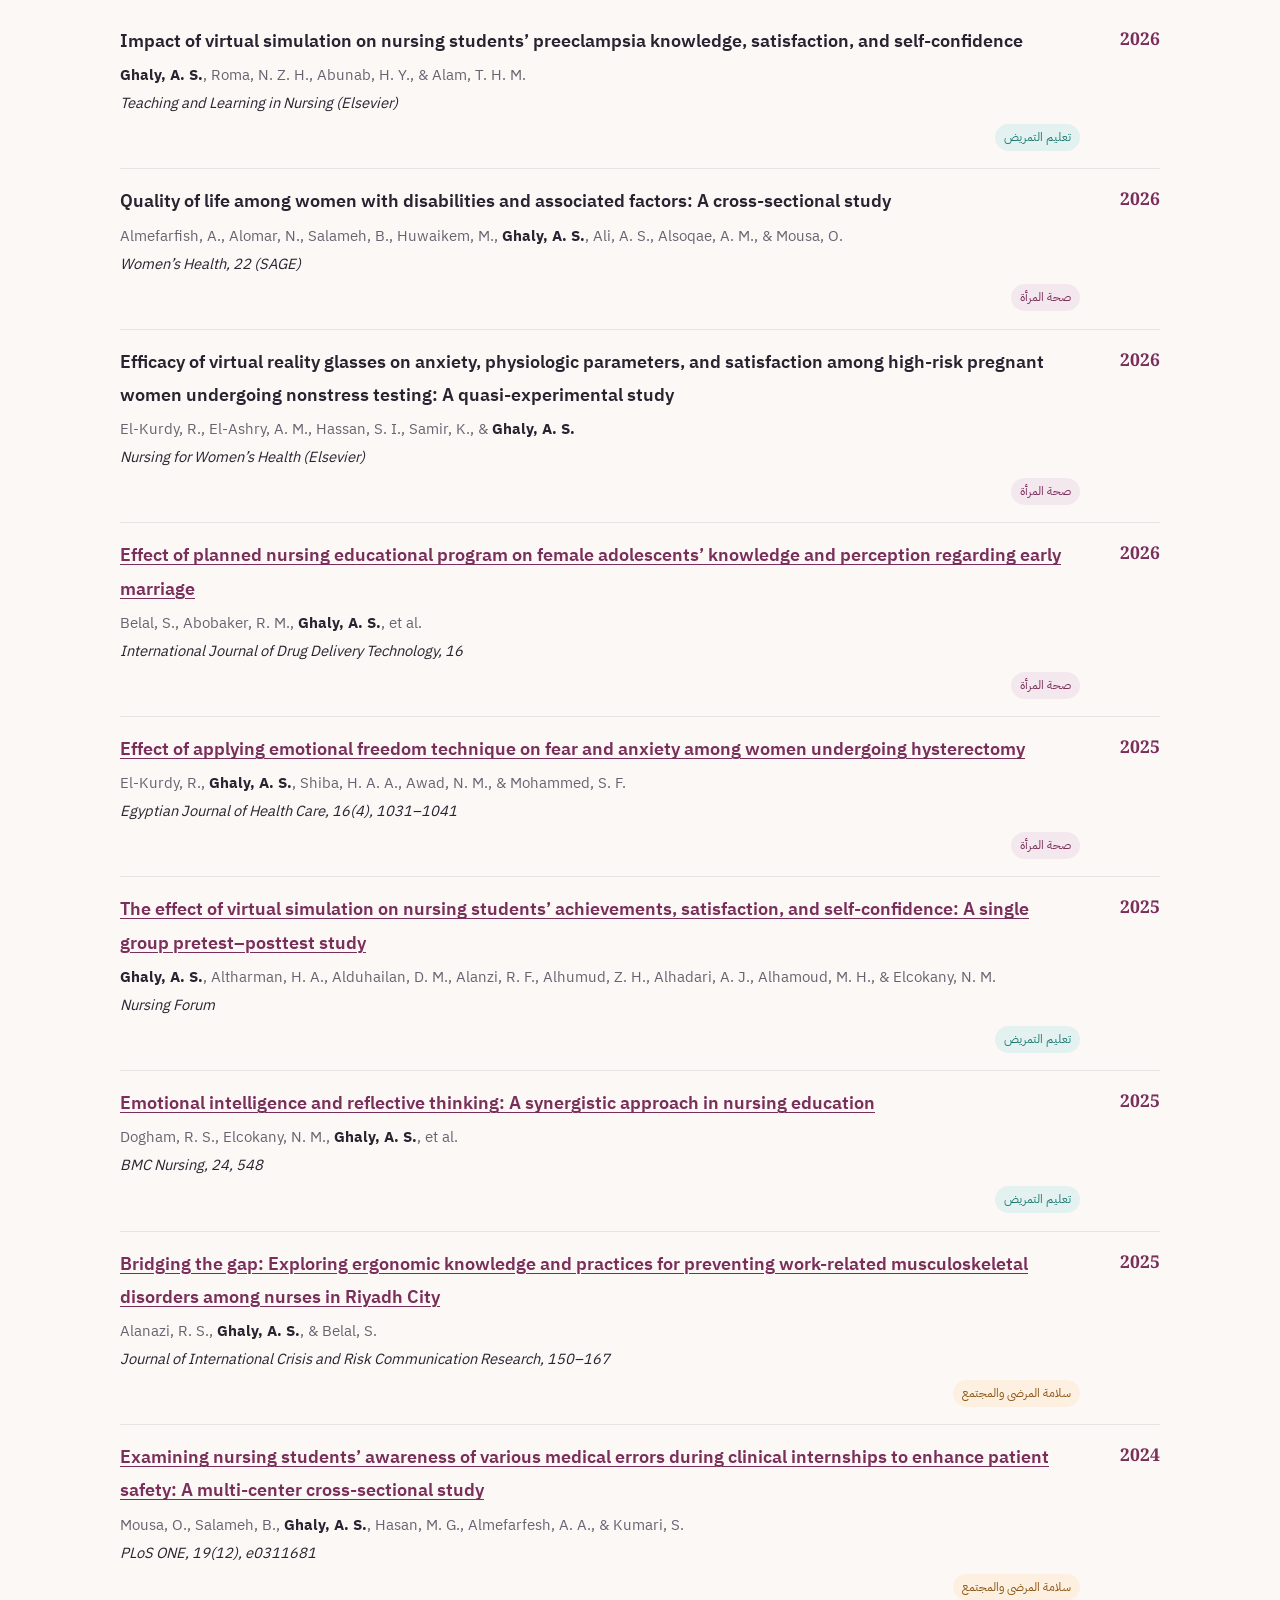
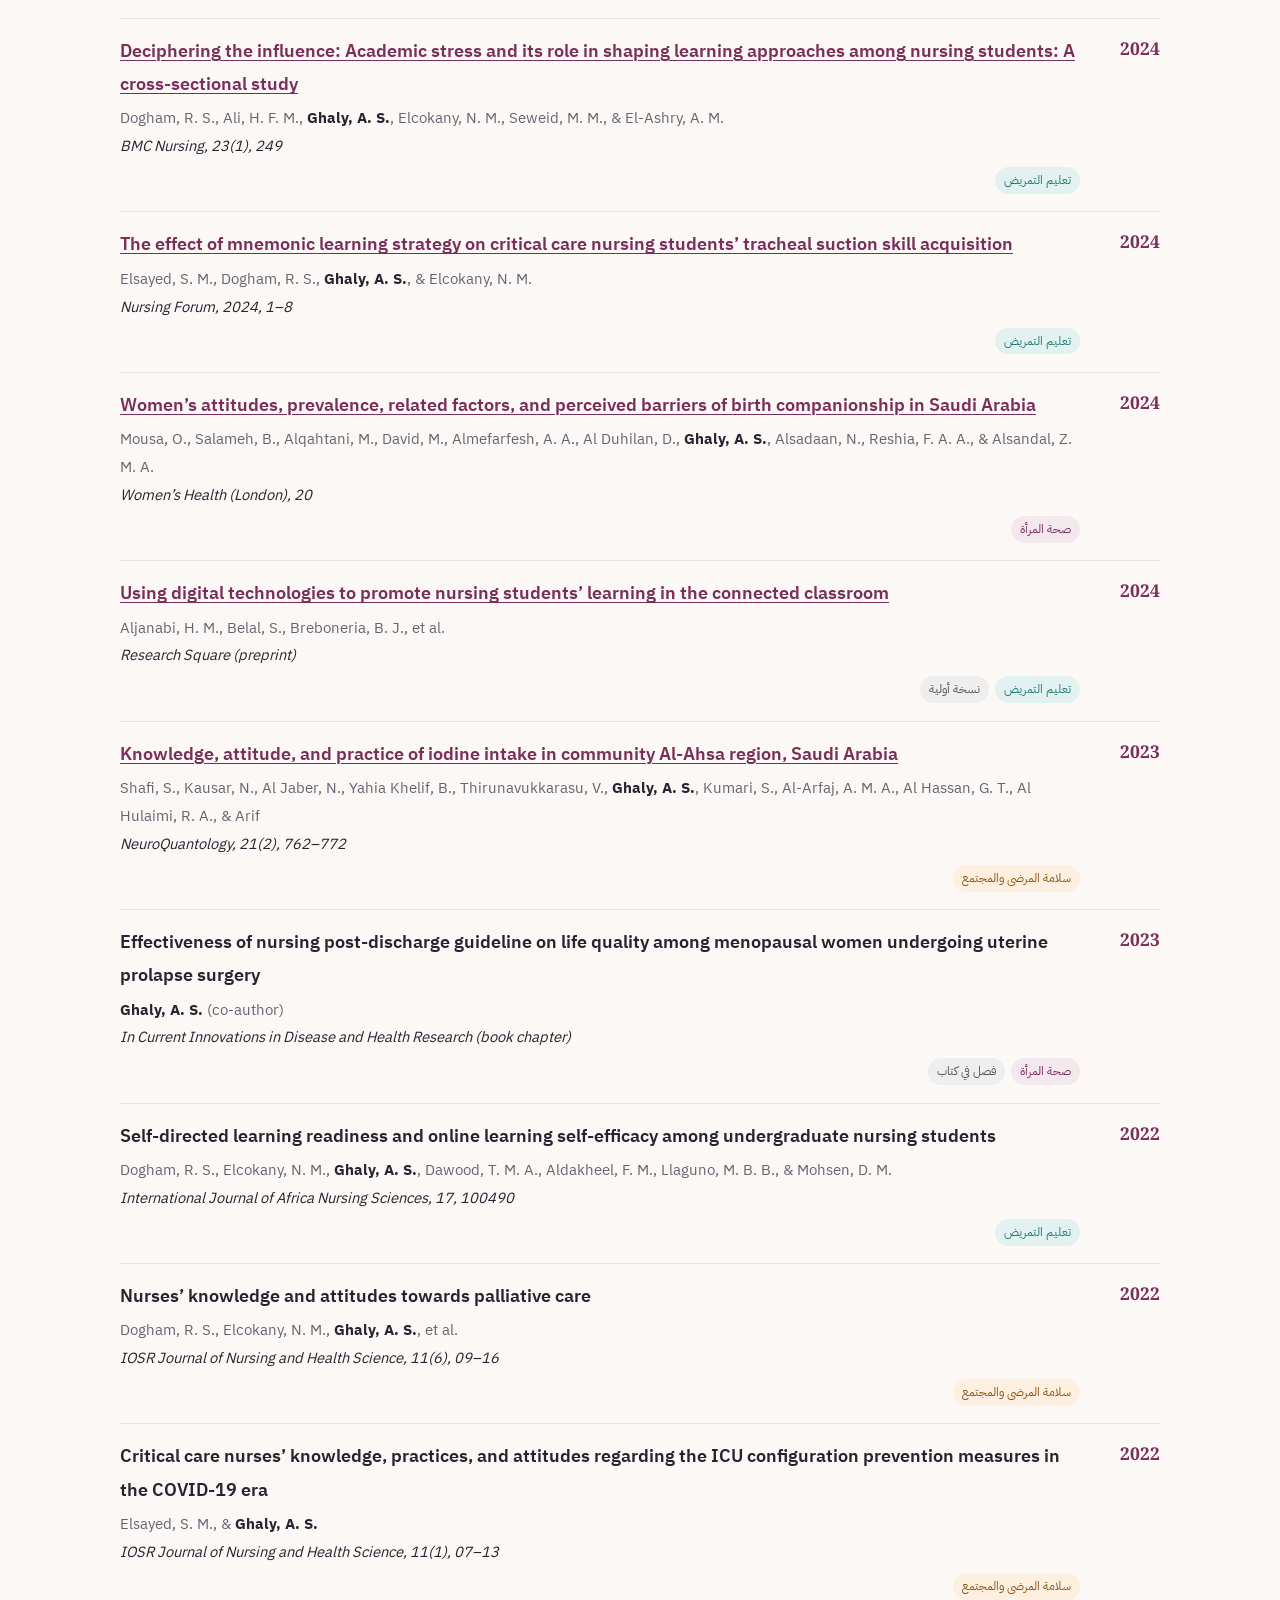
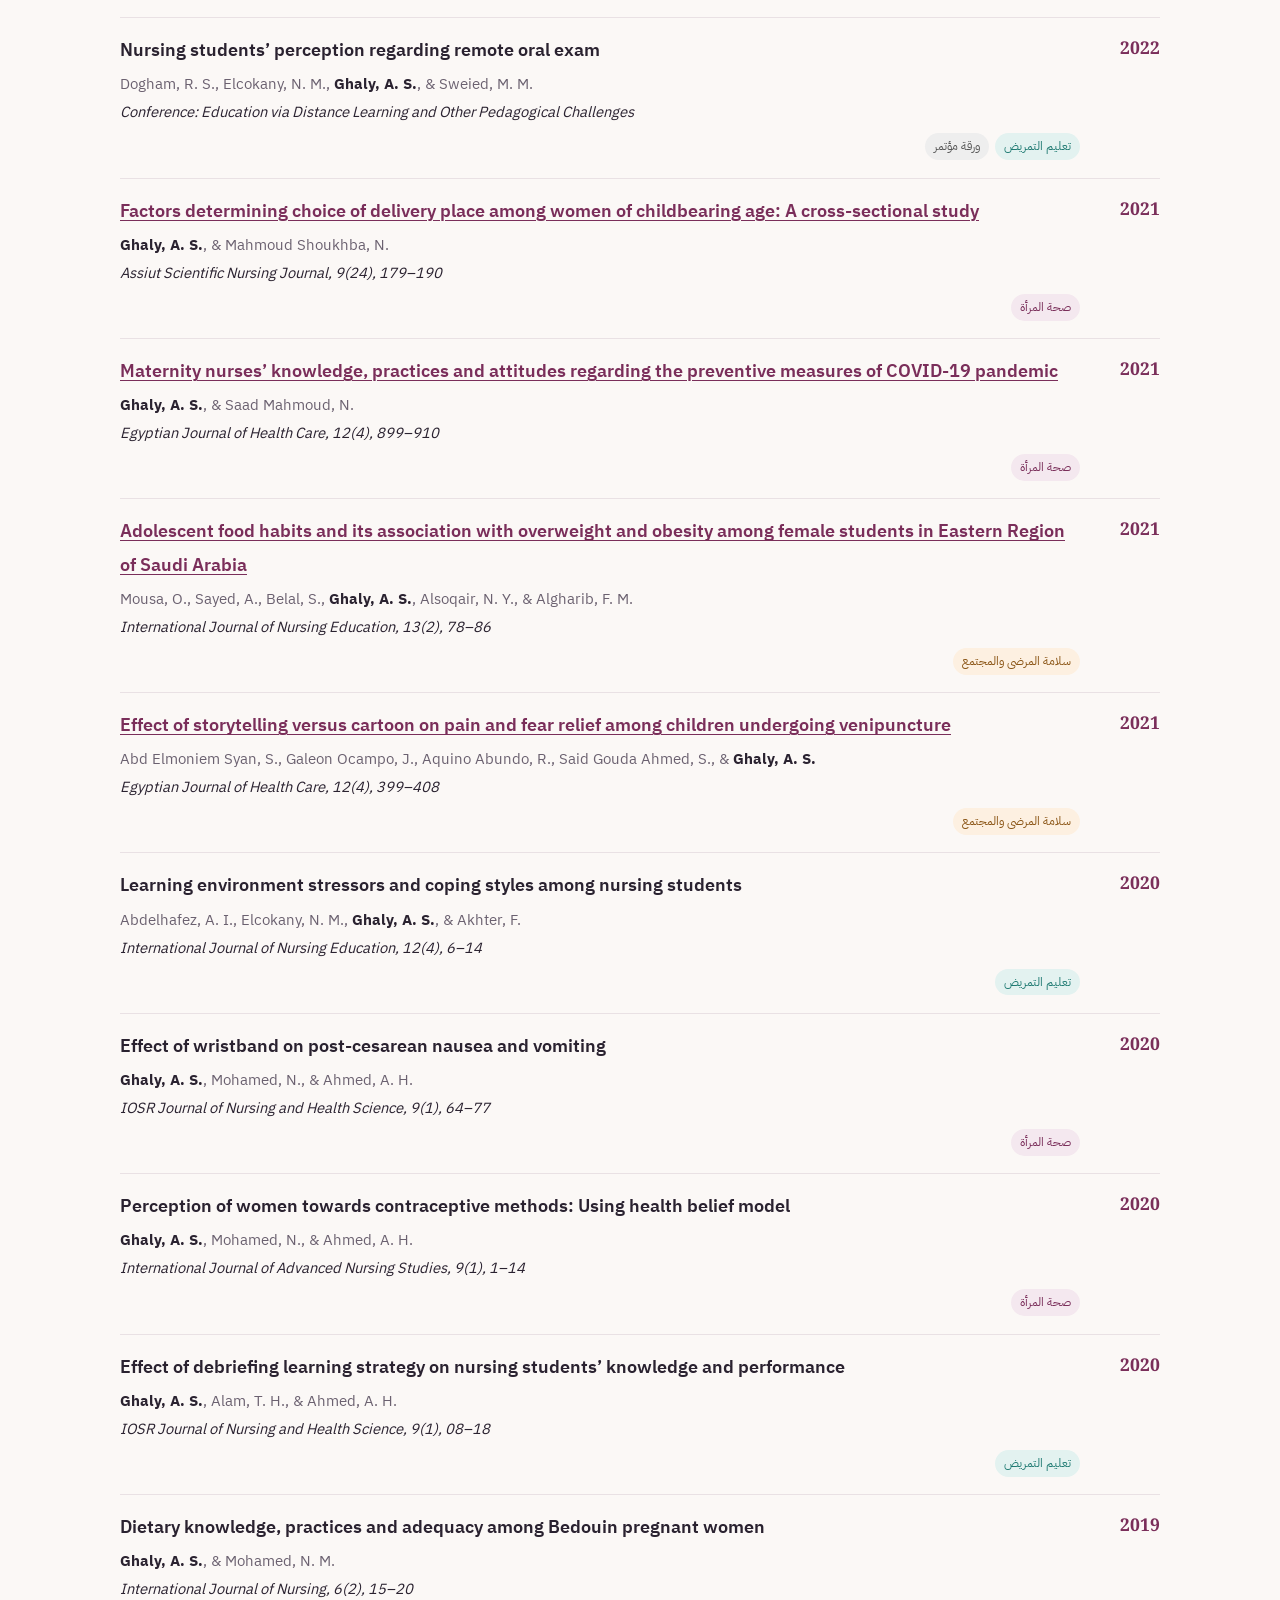
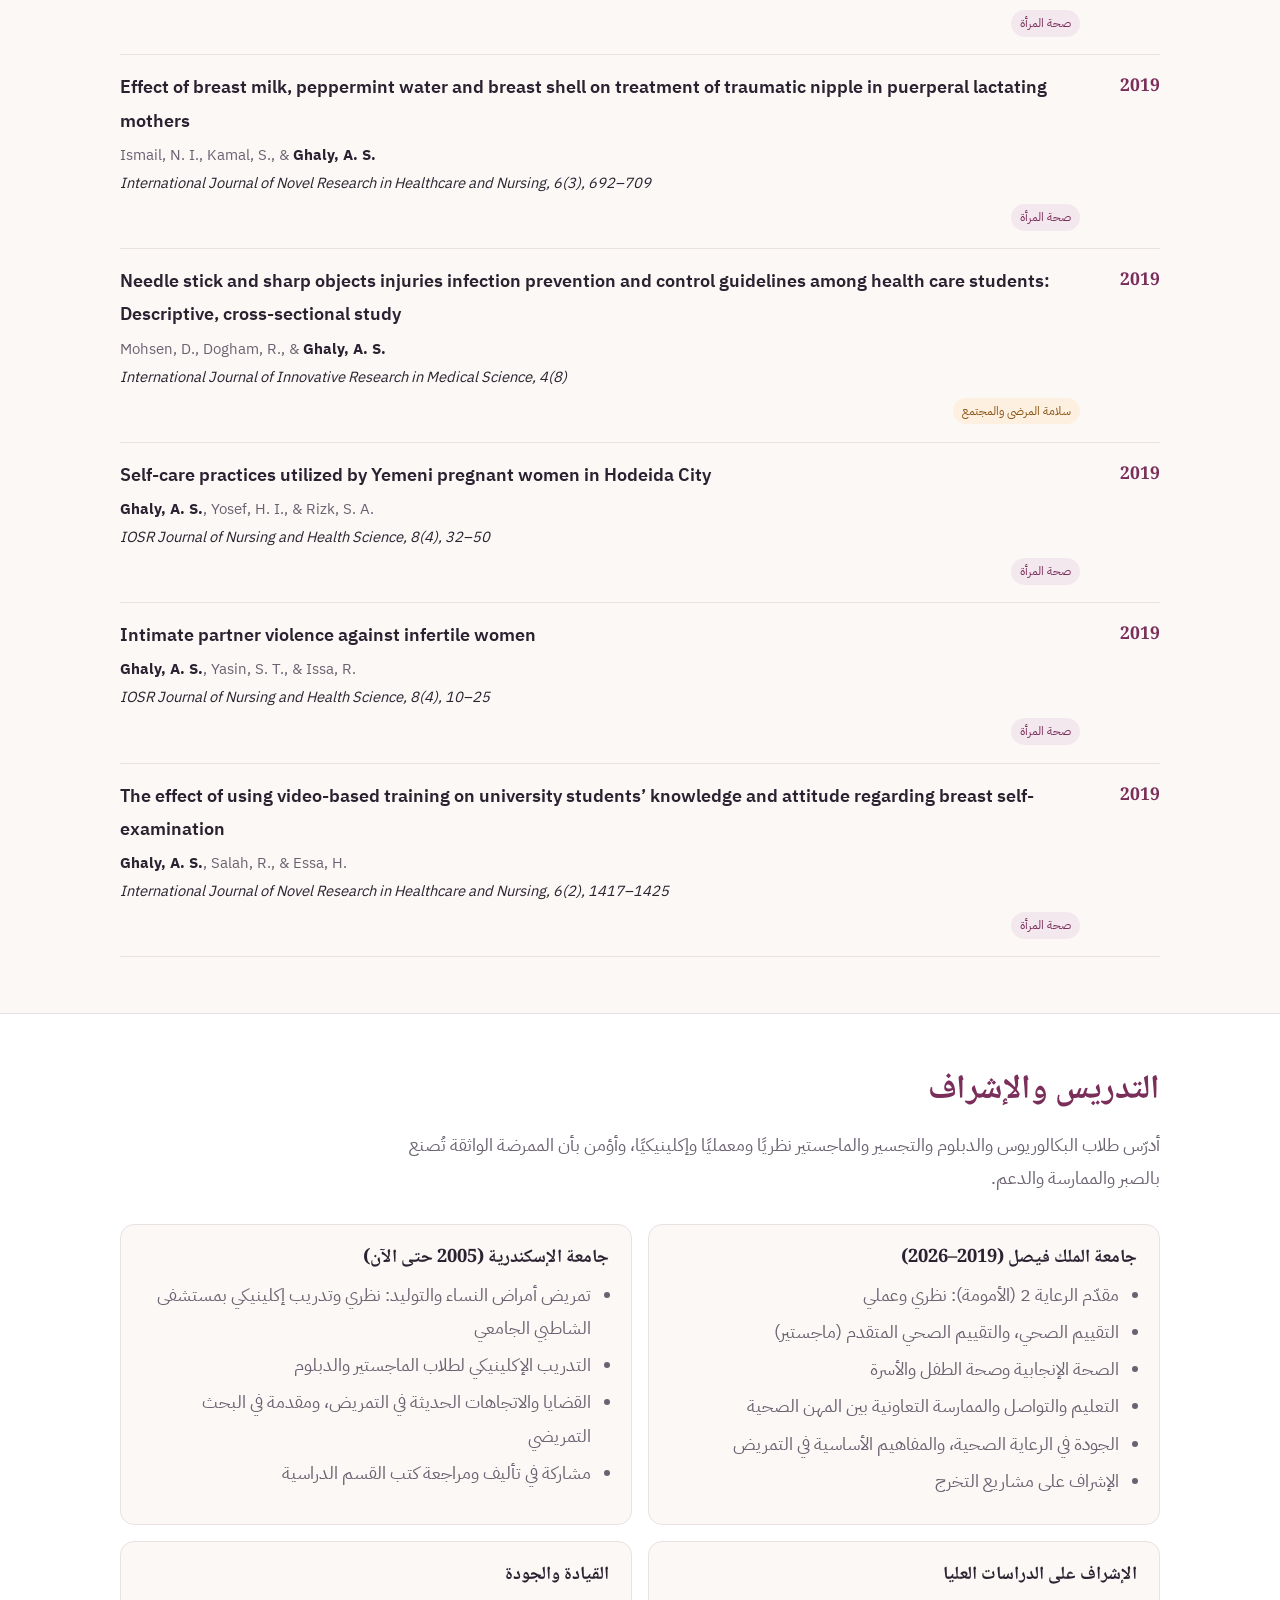
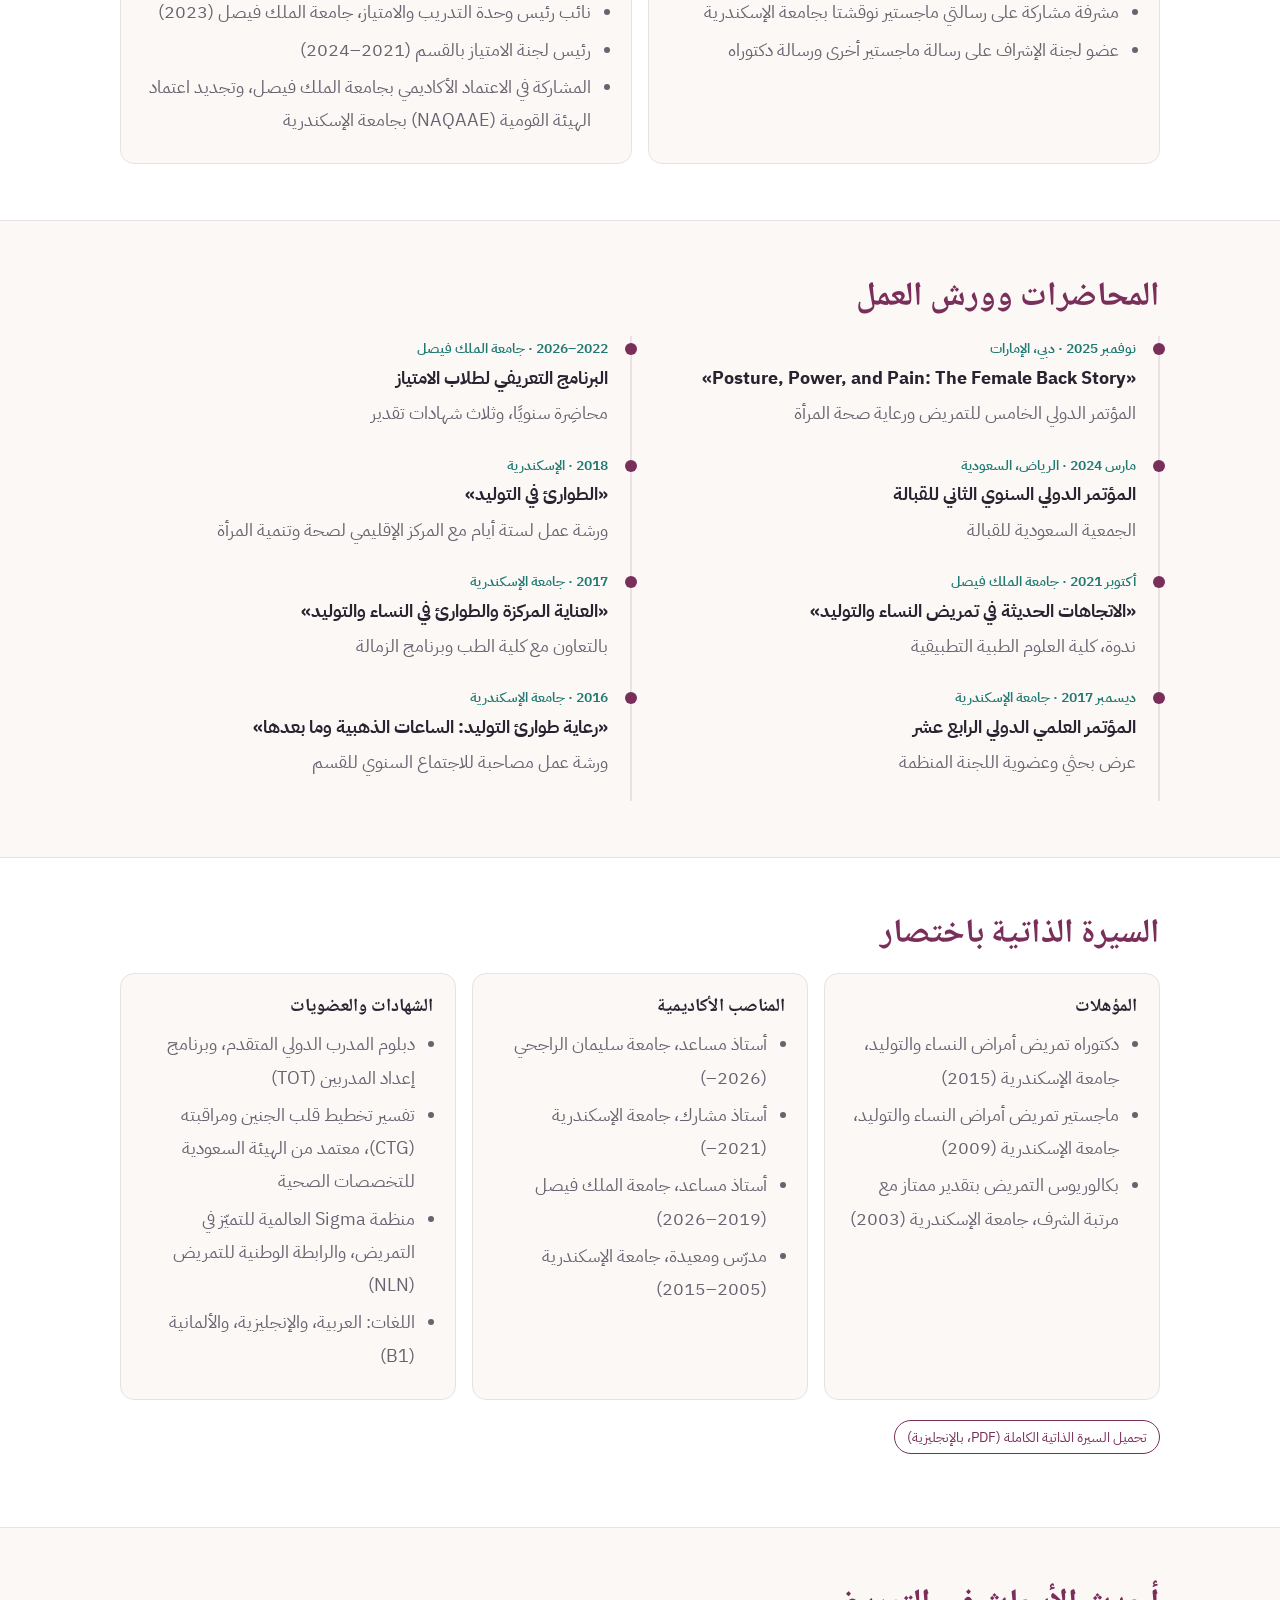
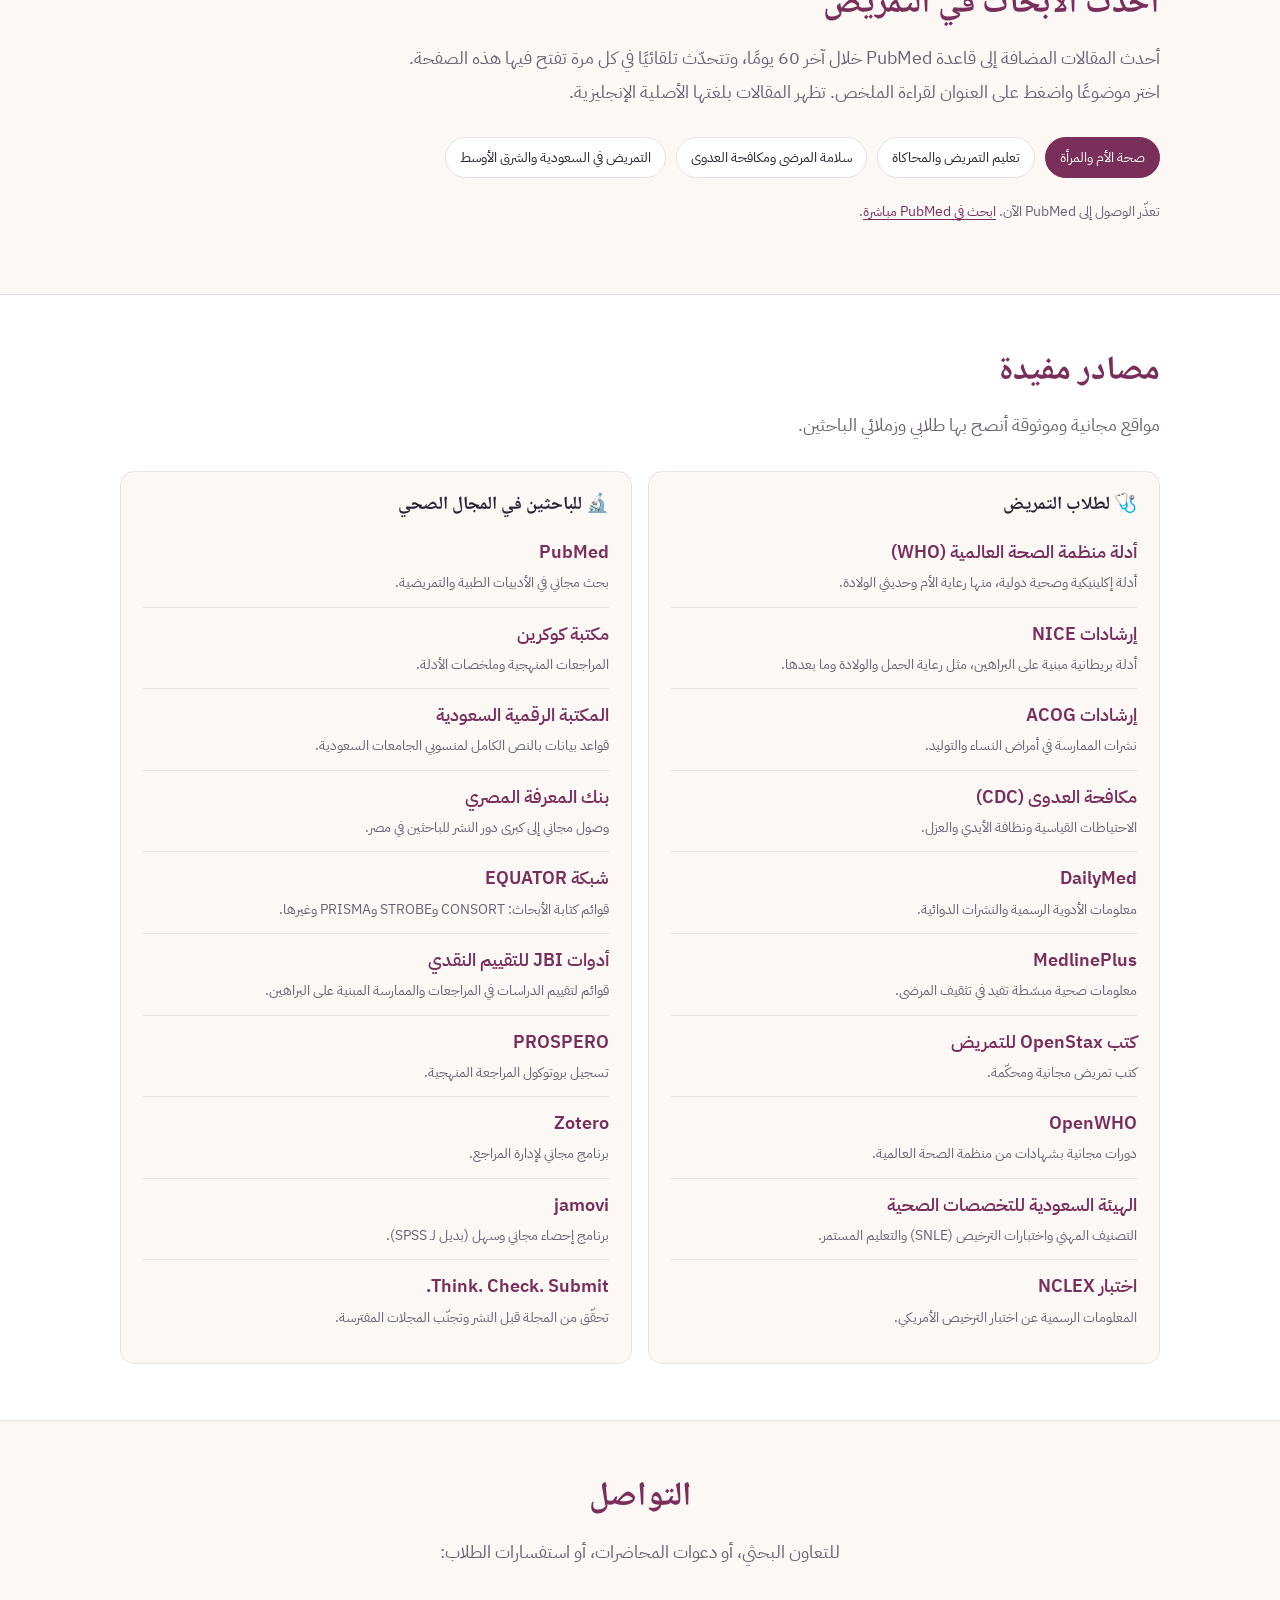
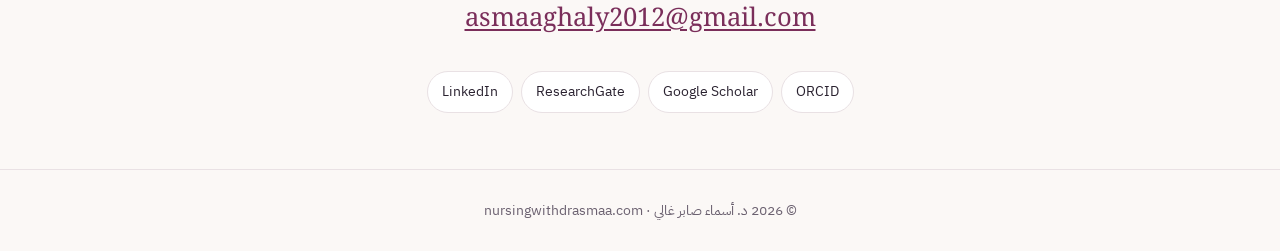
==== commit e7a5f948: "Add files via upload" ====
--- a/ar/index.html
+++ b/ar/index.html
@@ -24,6 +24,8 @@
       <a href="#teaching">التدريس</a>
       <a href="#talks">المحاضرات</a>
       <a href="#cv">السيرة الذاتية</a>
+      <a href="#latest">أحدث الأبحاث</a>
+      <a href="#resources">مصادر مفيدة</a>
       <a href="#contact">التواصل</a>
       <a class="lang" href="../" lang="en">English</a>
     </nav>
@@ -203,6 +205,60 @@
     </div>
   </section>
 
+  <section class="block" id="latest">
+    <div class="wrap">
+      <h2>أحدث الأبحاث في التمريض</h2>
+      <p class="intro">أحدث المقالات المضافة إلى قاعدة PubMed خلال آخر 60 يومًا، وتتحدّث تلقائيًا في كل مرة تفتح فيها هذه الصفحة. اختر موضوعًا واضغط على العنوان لقراءة الملخص. تظهر المقالات بلغتها الأصلية الإنجليزية.</p>
+      <div class="pub-tools">
+        <button class="filter feed-filter" data-topic="W" aria-pressed="true">صحة الأم والمرأة</button>
+        <button class="filter feed-filter" data-topic="E" aria-pressed="false">تعليم التمريض والمحاكاة</button>
+        <button class="filter feed-filter" data-topic="S" aria-pressed="false">سلامة المرضى ومكافحة العدوى</button>
+        <button class="filter feed-filter" data-topic="M" aria-pressed="false">التمريض في السعودية والشرق الأوسط</button>
+      </div>
+      <div class="feed-status" id="feed-status"></div>
+      <ul class="feed" id="feed"></ul>
+    </div>
+  </section>
+
+  <section class="block alt" id="resources">
+    <div class="wrap">
+      <h2>مصادر مفيدة</h2>
+      <p class="intro">مواقع مجانية وموثوقة أنصح بها طلابي وزملائي الباحثين.</p>
+      <div class="grid-2">
+        <div class="card res-group">
+          <h3>🩺 لطلاب التمريض</h3>
+          <ul class="res-list">
+            <li><a href="https://www.who.int/publications/who-guidelines" target="_blank" rel="noopener">أدلة منظمة الصحة العالمية (WHO)</a><span>أدلة إكلينيكية وصحية دولية، منها رعاية الأم وحديثي الولادة.</span></li>
+            <li><a href="https://www.nice.org.uk/guidance" target="_blank" rel="noopener">إرشادات NICE</a><span>أدلة بريطانية مبنية على البراهين، مثل رعاية الحمل والولادة وما بعدها.</span></li>
+            <li><a href="https://www.acog.org/clinical" target="_blank" rel="noopener">إرشادات ACOG</a><span>نشرات الممارسة في أمراض النساء والتوليد.</span></li>
+            <li><a href="https://www.cdc.gov/infection-control/" target="_blank" rel="noopener">مكافحة العدوى (CDC)</a><span>الاحتياطات القياسية ونظافة الأيدي والعزل.</span></li>
+            <li><a href="https://dailymed.nlm.nih.gov/" target="_blank" rel="noopener">DailyMed</a><span>معلومات الأدوية الرسمية والنشرات الدوائية.</span></li>
+            <li><a href="https://medlineplus.gov/" target="_blank" rel="noopener">MedlinePlus</a><span>معلومات صحية مبسّطة تفيد في تثقيف المرضى.</span></li>
+            <li><a href="https://openstax.org/subjects/nursing" target="_blank" rel="noopener">كتب OpenStax للتمريض</a><span>كتب تمريض مجانية ومحكّمة.</span></li>
+            <li><a href="https://openwho.org/" target="_blank" rel="noopener">OpenWHO</a><span>دورات مجانية بشهادات من منظمة الصحة العالمية.</span></li>
+            <li><a href="https://scfhs.org.sa/" target="_blank" rel="noopener">الهيئة السعودية للتخصصات الصحية</a><span>التصنيف المهني واختبارات الترخيص (SNLE) والتعليم المستمر.</span></li>
+            <li><a href="https://www.ncsbn.org/exams.page" target="_blank" rel="noopener">اختبار NCLEX</a><span>المعلومات الرسمية عن اختبار الترخيص الأمريكي.</span></li>
+          </ul>
+        </div>
+        <div class="card res-group">
+          <h3>🔬 للباحثين في المجال الصحي</h3>
+          <ul class="res-list">
+            <li><a href="https://pubmed.ncbi.nlm.nih.gov/" target="_blank" rel="noopener">PubMed</a><span>بحث مجاني في الأدبيات الطبية والتمريضية.</span></li>
+            <li><a href="https://www.cochranelibrary.com/" target="_blank" rel="noopener">مكتبة كوكرين</a><span>المراجعات المنهجية وملخصات الأدلة.</span></li>
+            <li><a href="https://sdl.edu.sa/" target="_blank" rel="noopener">المكتبة الرقمية السعودية</a><span>قواعد بيانات بالنص الكامل لمنسوبي الجامعات السعودية.</span></li>
+            <li><a href="https://www.ekb.eg/" target="_blank" rel="noopener">بنك المعرفة المصري</a><span>وصول مجاني إلى كبرى دور النشر للباحثين في مصر.</span></li>
+            <li><a href="https://www.equator-network.org/" target="_blank" rel="noopener">شبكة EQUATOR</a><span>قوائم كتابة الأبحاث: CONSORT وSTROBE وPRISMA وغيرها.</span></li>
+            <li><a href="https://jbi.global/critical-appraisal-tools" target="_blank" rel="noopener">أدوات JBI للتقييم النقدي</a><span>قوائم لتقييم الدراسات في المراجعات والممارسة المبنية على البراهين.</span></li>
+            <li><a href="https://www.crd.york.ac.uk/prospero/" target="_blank" rel="noopener">PROSPERO</a><span>تسجيل بروتوكول المراجعة المنهجية.</span></li>
+            <li><a href="https://www.zotero.org/" target="_blank" rel="noopener">Zotero</a><span>برنامج مجاني لإدارة المراجع.</span></li>
+            <li><a href="https://www.jamovi.org/" target="_blank" rel="noopener">jamovi</a><span>برنامج إحصاء مجاني وسهل (بديل لـ SPSS).</span></li>
+            <li><a href="https://thinkchecksubmit.org/" target="_blank" rel="noopener">Think. Check. Submit.</a><span>تحقّق من المجلة قبل النشر وتجنّب المجلات المفترسة.</span></li>
+          </ul>
+        </div>
+      </div>
+    </div>
+  </section>
+
   <section class="block contact" id="contact">
     <div class="wrap">
       <h2>التواصل</h2>
@@ -221,8 +277,15 @@
 <footer>© 2026 د. أسماء صابر غالي · nursingwithdrasmaa.com</footer>
 
 <script src="../assets/publications.js"></script>
+<script src="../assets/feed.js"></script>
 <script>
   initMenu();
+  initFeed({
+    loading: "جارٍ تحميل أحدث المقالات من PubMed…",
+    source: "المصدر: PubMed (المكتبة الوطنية الأمريكية للطب)، آخر 60 يومًا.",
+    empty: "لا توجد مقالات جديدة في هذا الموضوع حاليًا.",
+    error: 'تعذّر الوصول إلى PubMed الآن. <a href="https://pubmed.ncbi.nlm.nih.gov/" target="_blank" rel="noopener">ابحث في PubMed مباشرة</a>.'
+  });
   initPublications({
     topics: { W: "صحة المرأة", E: "تعليم التمريض", S: "سلامة المرضى والمجتمع" },
     types: { conference: "ورقة مؤتمر", preprint: "نسخة أولية", chapter: "فصل في كتاب" },
--- a/assets/style.css
+++ b/assets/style.css
@@ -138,6 +138,24 @@
 .contact .big { font-family: var(--serif); font-size: clamp(1.2rem, 3vw, 1.6rem); }
 .contact .links { justify-content: center; margin-top: 18px; }
 
+/* Latest research feed */
+.feed { list-style: none; padding: 0; margin: 0; display: grid; grid-template-columns: repeat(2, 1fr); gap: 12px; }
+.feed-item { background: var(--surface); border: 1px solid var(--line); border-radius: var(--radius); padding: 16px 18px; direction: ltr; text-align: left; }
+.alt .feed-item { background: var(--bg); }
+.feed-item .ft { font-weight: 600; text-decoration: none; display: block; margin-bottom: 6px; line-height: 1.45; }
+.feed-item .ft:hover { text-decoration: underline; }
+.feed-item .fm { margin: 0; color: var(--muted); font-size: .88rem; }
+.feed-status { color: var(--muted); font-size: .9rem; margin-bottom: 12px; }
+
+/* Resources */
+.res-group h3 { display: flex; align-items: center; gap: 8px; }
+.res-list { list-style: none; padding: 0 !important; margin: 0; }
+.res-list li { padding: 10px 0; border-bottom: 1px solid var(--line); margin: 0 !important; }
+.res-list li:last-child { border-bottom: 0; }
+.res-list a { font-weight: 600; text-decoration: none; }
+.res-list a:hover { text-decoration: underline; }
+.res-list span { display: block; color: var(--muted); font-size: .9rem; }
+
 footer { padding: 28px 0; text-align: center; color: var(--muted); font-size: .85rem; border-top: 1px solid var(--line); }
 
 /* Responsive */
@@ -145,20 +163,23 @@
   .grid-3 { grid-template-columns: 1fr 1fr; }
   .stats { grid-template-columns: 1fr 1fr; }
 }
-@media (max-width: 760px) {
+/* The menu has many links, so it collapses earlier than the rest of the layout */
+@media (max-width: 1100px) {
   .menu-btn { display: block; }
   .nav {
     display: none; position: absolute; top: 64px; left: 0; right: 0;
     flex-direction: column; background: var(--bg); border-bottom: 1px solid var(--line); padding: 8px 16px 14px;
   }
   .nav.open { display: flex; }
-  .lang { margin-inline-start: 0; }
+  .lang { margin-inline-start: 0; align-self: flex-start; }
+}
+@media (max-width: 760px) {
   .hero { padding-top: 36px; }
   .hero-grid { grid-template-columns: 1fr; text-align: center; gap: 20px; }
   .portrait { width: 150px; height: 150px; font-size: 3rem; margin: 0 auto; }
   .lead { margin-inline: auto; }
   .links { justify-content: center; }
-  .grid-3, .grid-2 { grid-template-columns: 1fr; }
+  .grid-3, .grid-2, .feed { grid-template-columns: 1fr; }
   .pub { grid-template-columns: 1fr; gap: 2px; }
   .wrap { padding: 0 16px; }
 }
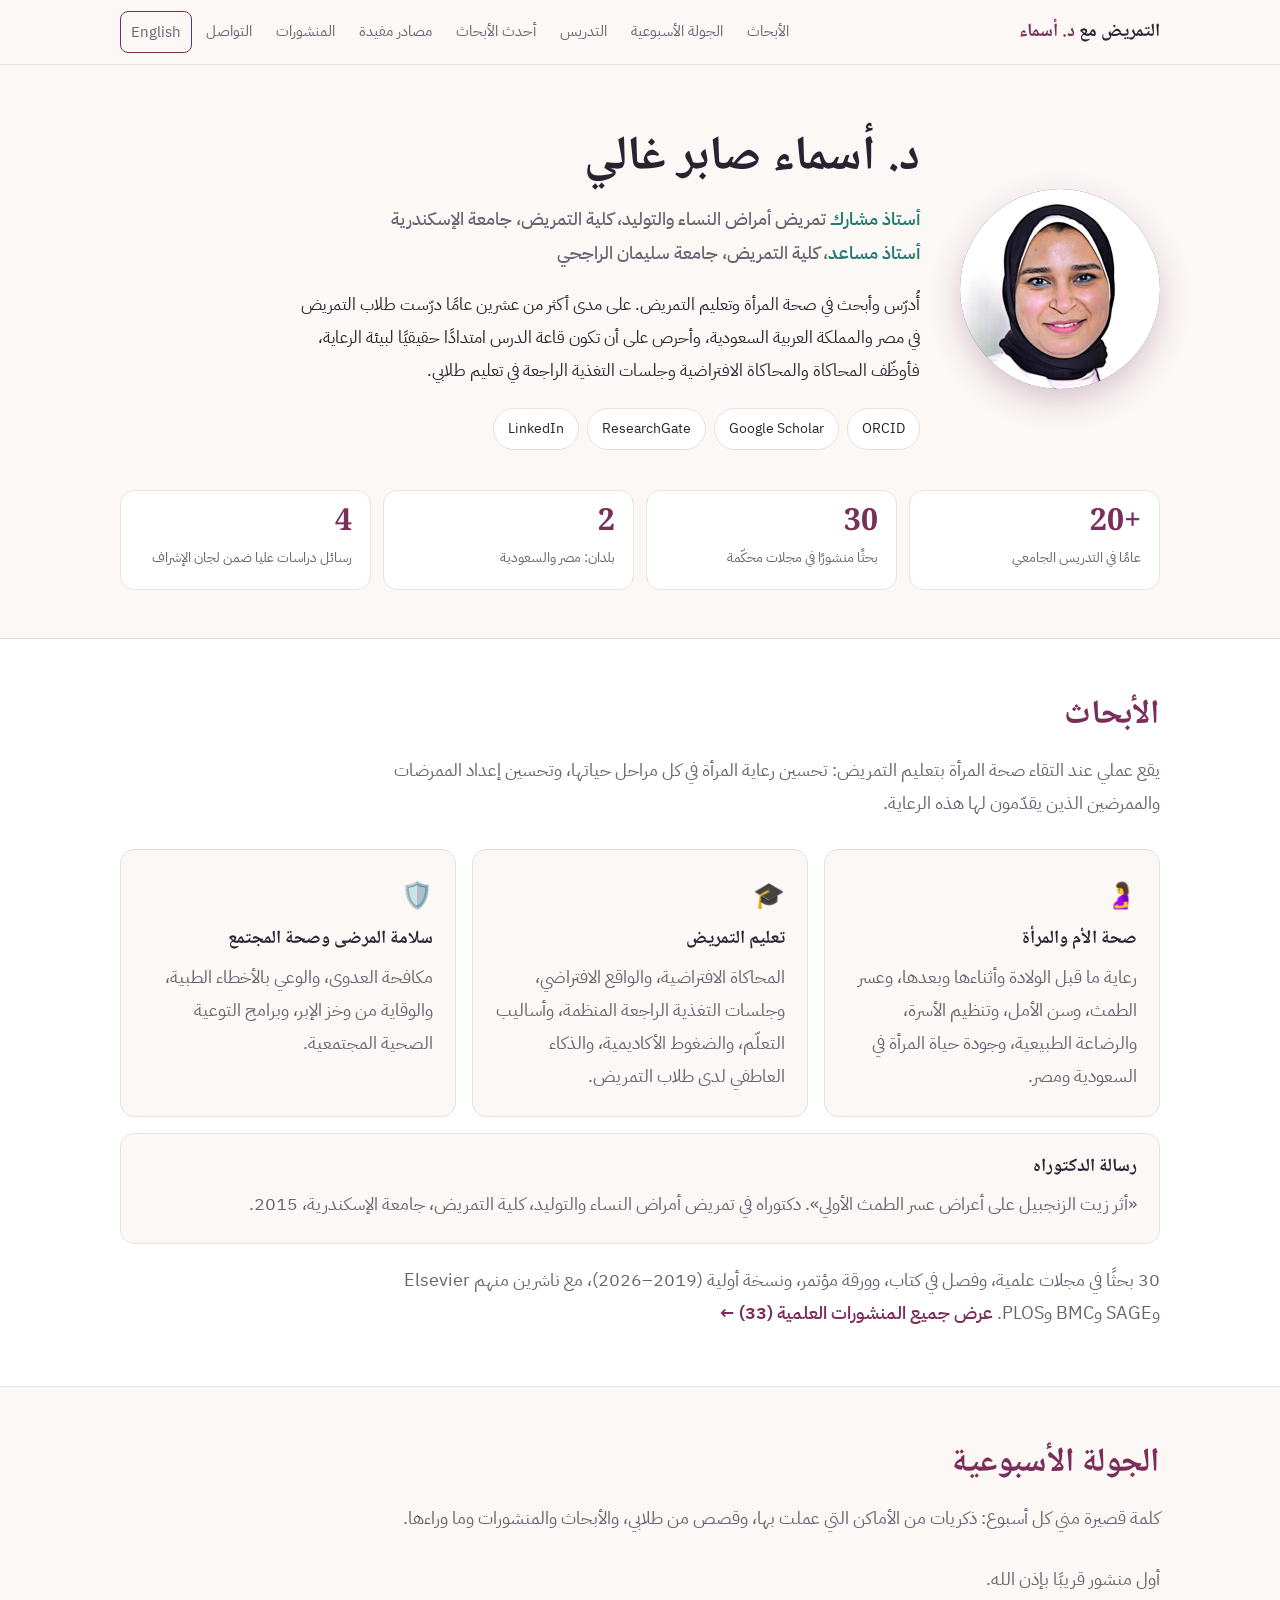
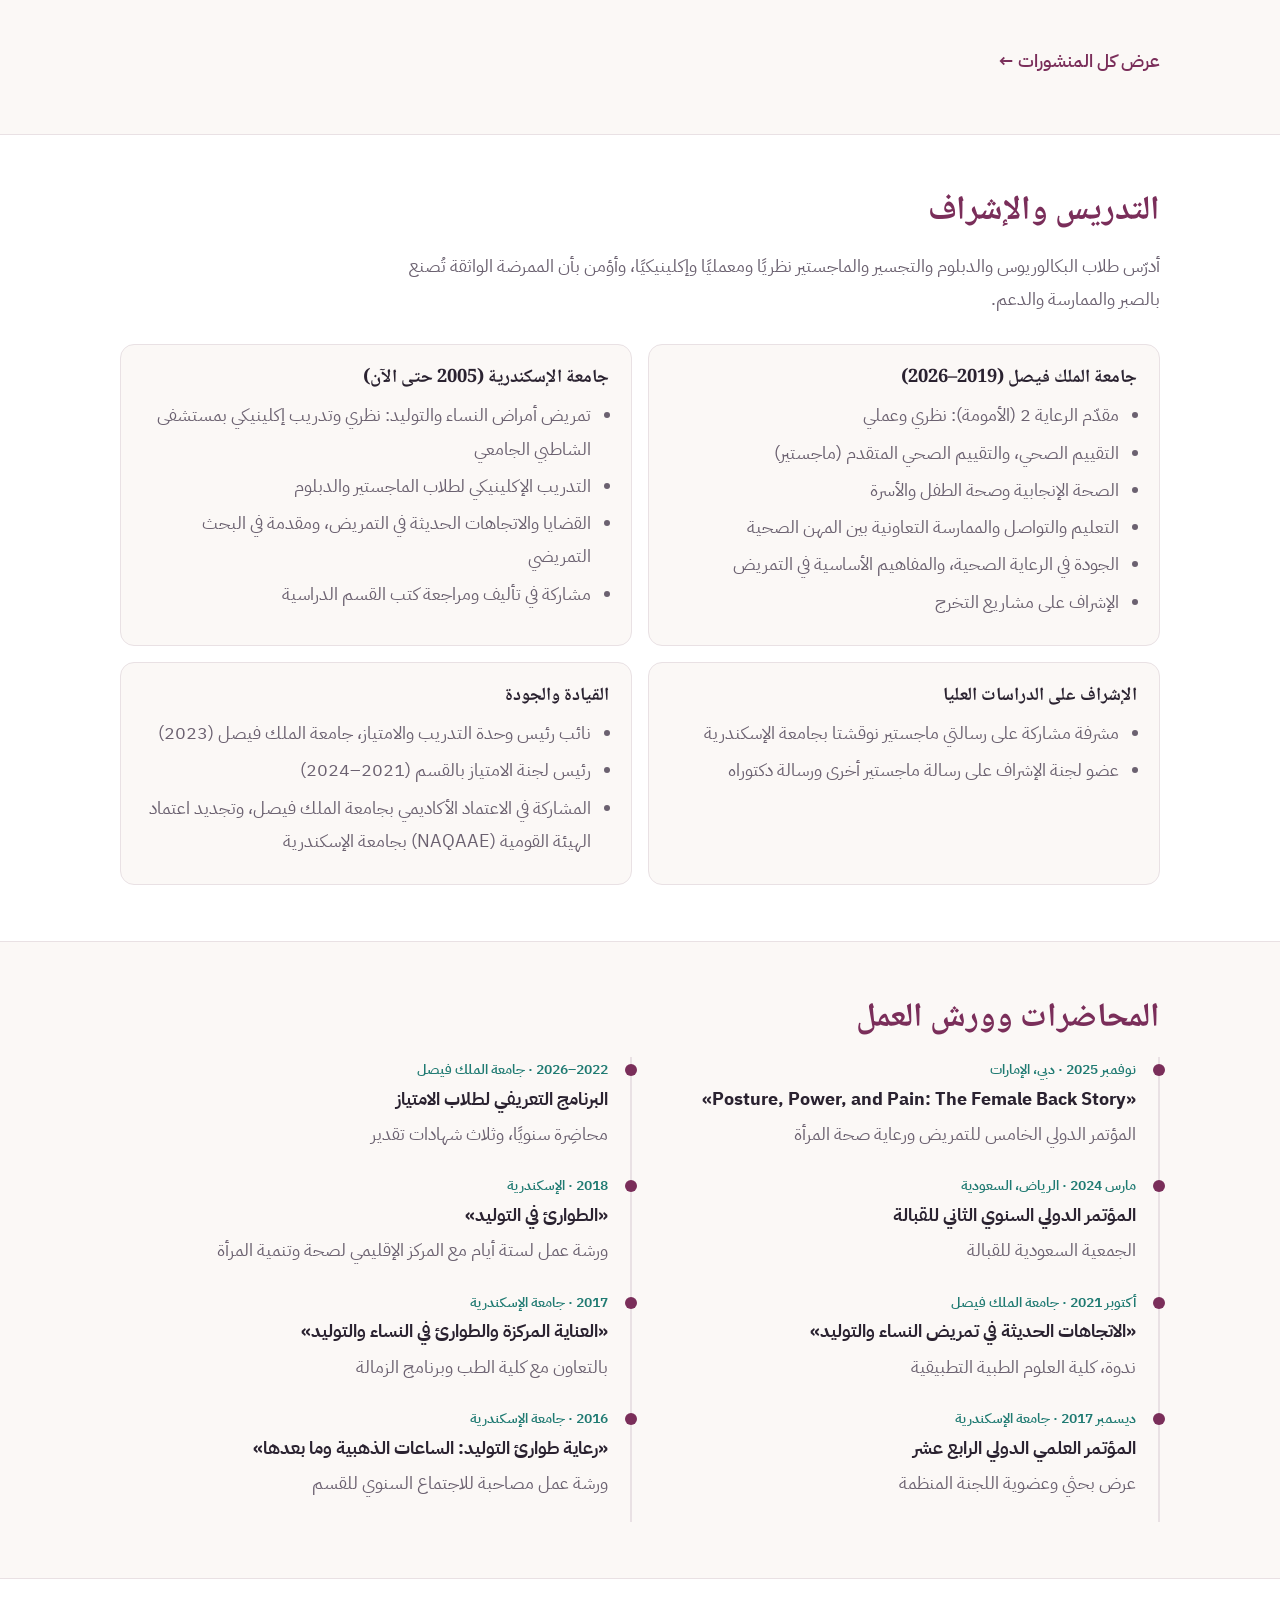
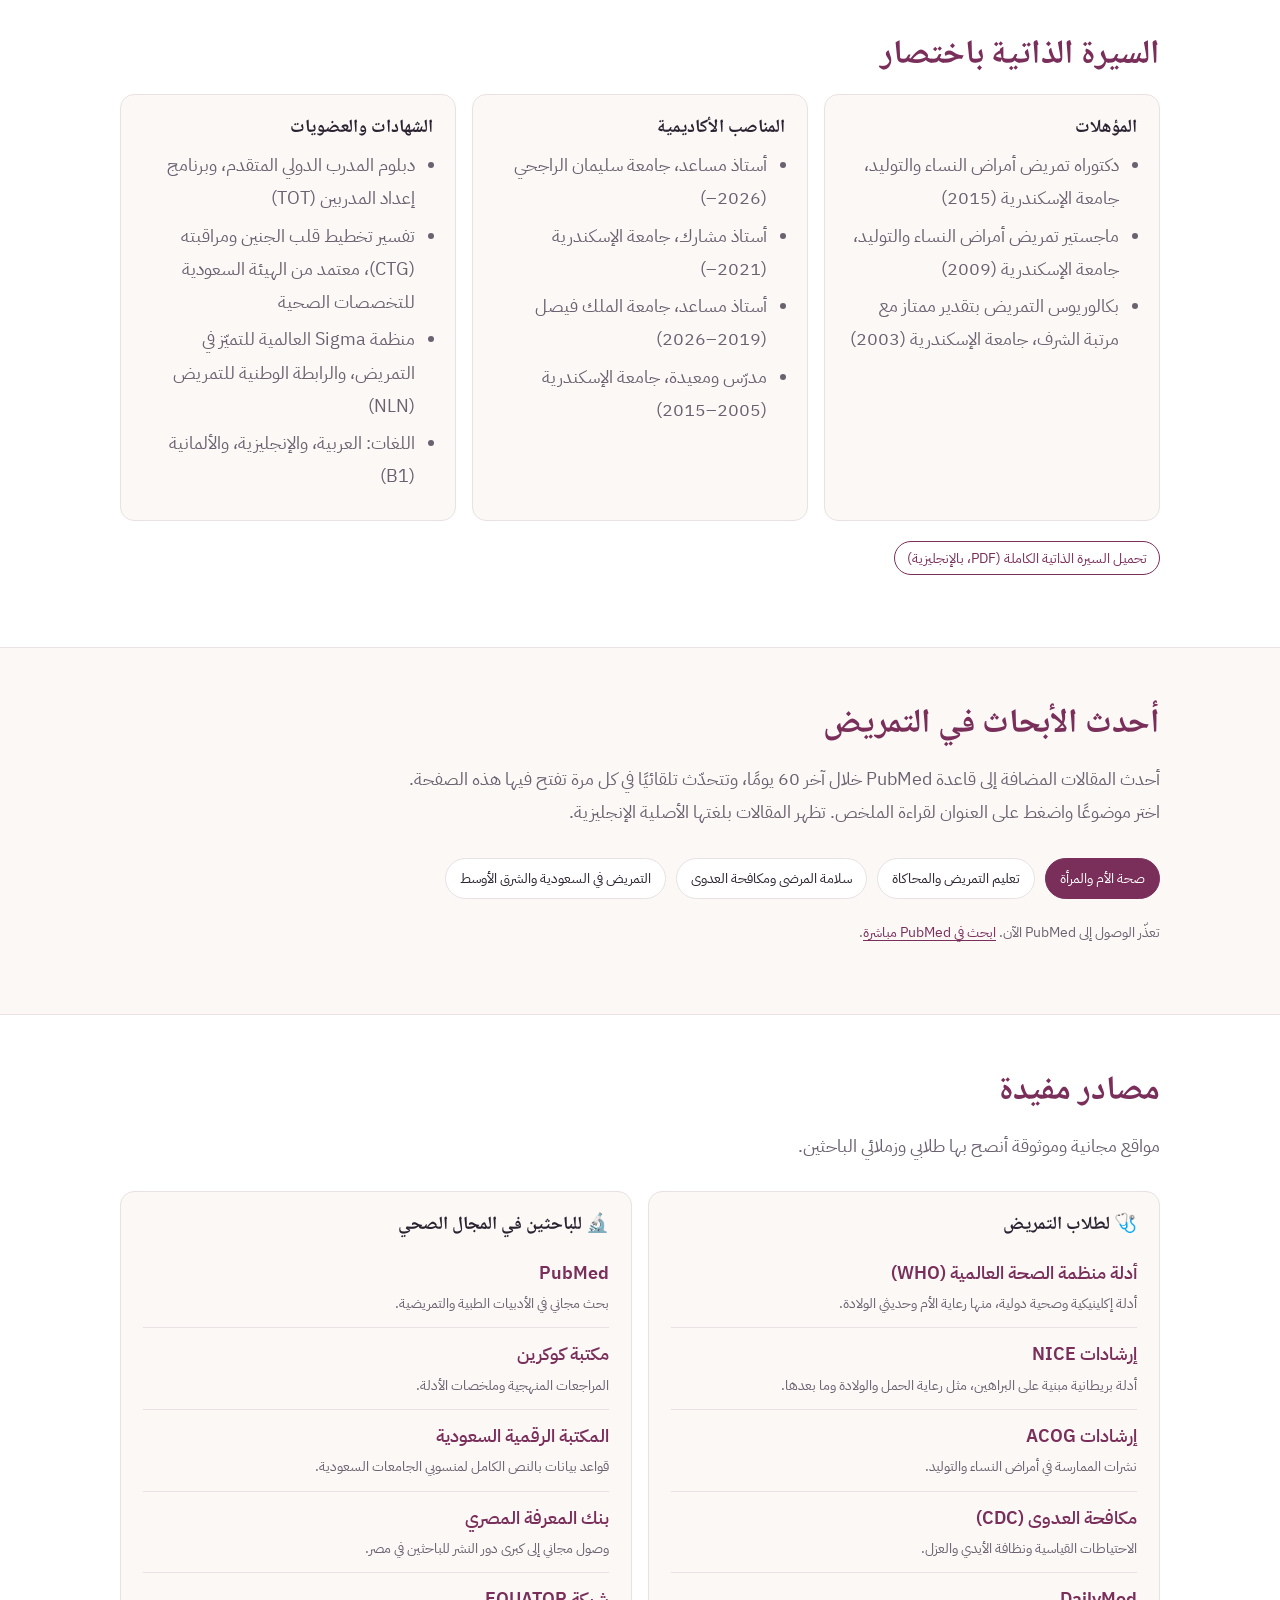
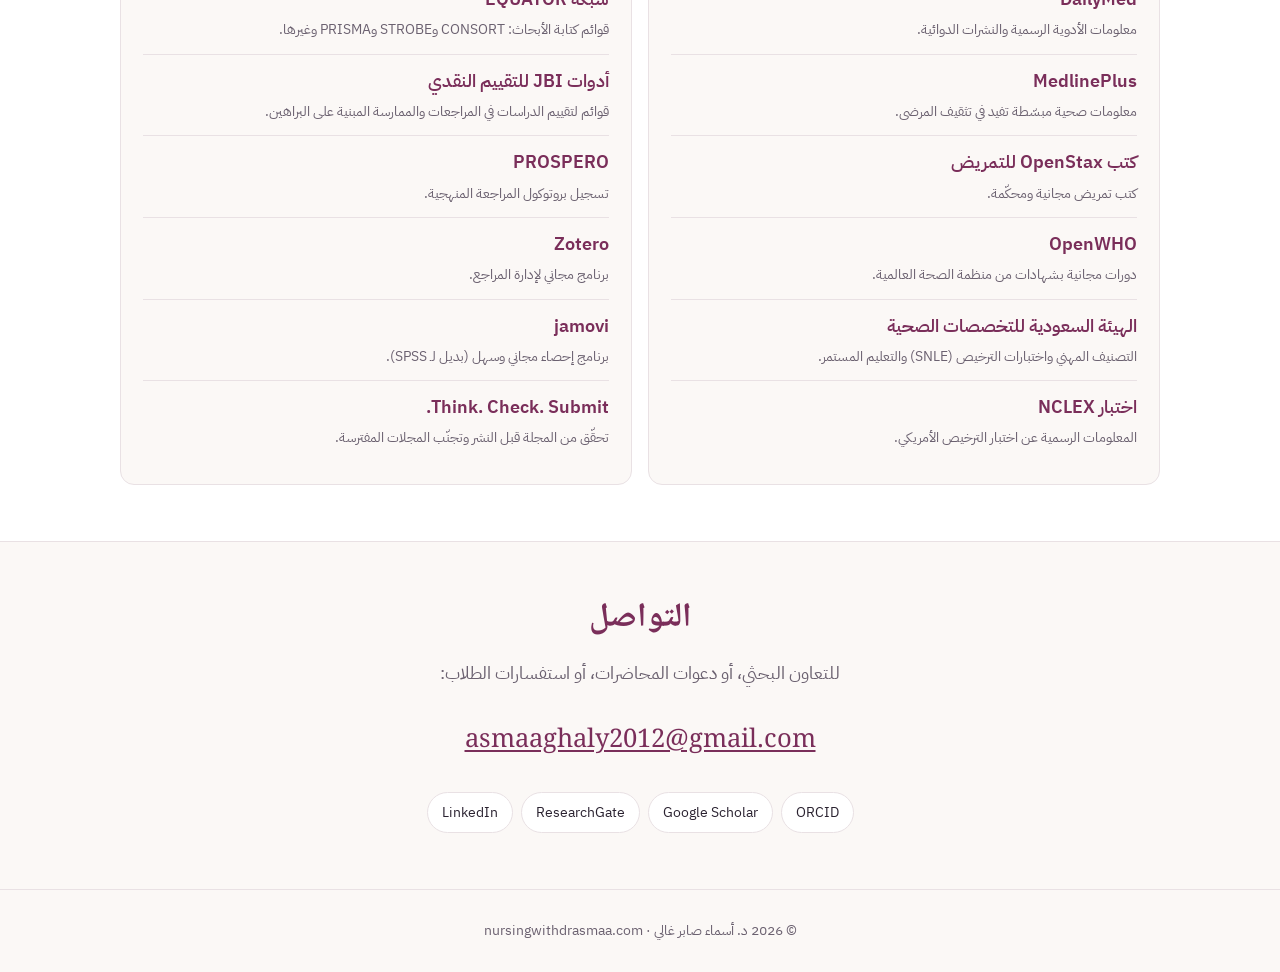
==== commit 4672e8a5: "Add files via upload" ====
--- a/ar/index.html
+++ b/ar/index.html
@@ -1,296 +1,285 @@
-<!doctype html>
-<html lang="ar" dir="rtl">
-<head>
-  <meta charset="utf-8">
-  <meta name="viewport" content="width=device-width, initial-scale=1">
-  <title>د. أسماء صابر غالي | التمريض مع د. أسماء</title>
-  <meta name="description" content="د. أسماء صابر غالي، أستاذ مشارك تمريض أمراض النساء والتوليد. الأبحاث والمنشورات والتدريس في صحة المرأة وتعليم التمريض.">
-  <link rel="alternate" hreflang="en" href="https://nursingwithdrasmaa.com/">
-  <link rel="alternate" hreflang="ar" href="https://nursingwithdrasmaa.com/ar/">
-  <link rel="preconnect" href="https://fonts.googleapis.com">
-  <link rel="preconnect" href="https://fonts.gstatic.com" crossorigin>
-  <link href="https://fonts.googleapis.com/css2?family=IBM+Plex+Sans+Arabic:wght@400;500;600&family=Noto+Naskh+Arabic:wght@600;700&family=Inter:wght@400;600&display=swap" rel="stylesheet">
-  <link rel="stylesheet" href="../assets/style.css">
-</head>
-<body>
-
-<header class="site-header">
-  <div class="wrap">
-    <a class="logo" href="#top">التمريض مع <span>د. أسماء</span></a>
-    <button class="menu-btn" aria-label="القائمة">☰</button>
-    <nav class="nav">
-      <a href="#research">الأبحاث</a>
-      <a href="#publications">المنشورات</a>
-      <a href="#teaching">التدريس</a>
-      <a href="#talks">المحاضرات</a>
-      <a href="#cv">السيرة الذاتية</a>
-      <a href="#latest">أحدث الأبحاث</a>
-      <a href="#resources">مصادر مفيدة</a>
-      <a href="#contact">التواصل</a>
-      <a class="lang" href="../" lang="en">English</a>
-    </nav>
-  </div>
-</header>
-
-<main id="top">
-  <section class="hero">
-    <div class="wrap hero-grid">
-      <div class="portrait"><img src="../assets/photo.jpg" alt="د. أسماء صابر غالي"></div>
-      <div>
-        <h1>د. أسماء صابر غالي</h1>
-        <ul class="titles">
-          <li><strong>أستاذ مشارك</strong> تمريض أمراض النساء والتوليد، كلية التمريض، جامعة الإسكندرية</li>
-          <li><strong>أستاذ مساعد</strong>، كلية التمريض، جامعة سليمان الراجحي</li>
-        </ul>
-        <p class="lead">أُدرّس وأبحث في صحة المرأة وتعليم التمريض. على مدى أكثر من عشرين عامًا درّست طلاب التمريض في مصر والمملكة العربية السعودية، وأحرص على أن تكون قاعة الدرس امتدادًا حقيقيًا لبيئة الرعاية، فأوظّف المحاكاة والمحاكاة الافتراضية وجلسات التغذية الراجعة في تعليم طلابي.</p>
-        <div class="links">
-          <a class="chip-link" href="https://orcid.org/0000-0002-0680-6633" target="_blank" rel="noopener">ORCID</a>
-          <a class="chip-link" href="https://scholar.google.com/citations?user=RjjwzyQAAAAJ" target="_blank" rel="noopener">Google Scholar</a>
-          <a class="chip-link" href="https://www.researchgate.net/profile/Asmaa-Ghaly-2" target="_blank" rel="noopener">ResearchGate</a>
-          <a class="chip-link" href="https://www.linkedin.com/in/dr-asmaa-saber-ghaly-90447012b" target="_blank" rel="noopener">LinkedIn</a>
-        </div>
-      </div>
-    </div>
-    <div class="wrap">
-      <div class="stats">
-        <div class="stat"><b>+20</b><span>عامًا في التدريس الجامعي</span></div>
-        <div class="stat"><b>30</b><span>بحثًا منشورًا في مجلات محكّمة</span></div>
-        <div class="stat"><b>2</b><span>بلدان: مصر والسعودية</span></div>
-        <div class="stat"><b>4</b><span>رسائل دراسات عليا ضمن لجان الإشراف</span></div>
-      </div>
-    </div>
-  </section>
-
-  <section class="block alt" id="research">
-    <div class="wrap">
-      <h2>الأبحاث</h2>
-      <p class="intro">يقع عملي عند التقاء صحة المرأة بتعليم التمريض: تحسين رعاية المرأة في كل مراحل حياتها، وتحسين إعداد الممرضات والممرضين الذين يقدّمون لها هذه الرعاية.</p>
-      <div class="grid-3">
-        <div class="card">
-          <div class="icon">🤰</div>
-          <h3>صحة الأم والمرأة</h3>
-          <p>رعاية ما قبل الولادة وأثناءها وبعدها، وعسر الطمث، وسن الأمل، وتنظيم الأسرة، والرضاعة الطبيعية، وجودة حياة المرأة في السعودية ومصر.</p>
-        </div>
-        <div class="card">
-          <div class="icon">🎓</div>
-          <h3>تعليم التمريض</h3>
-          <p>المحاكاة الافتراضية، والواقع الافتراضي، وجلسات التغذية الراجعة المنظمة، وأساليب التعلّم، والضغوط الأكاديمية، والذكاء العاطفي لدى طلاب التمريض.</p>
-        </div>
-        <div class="card">
-          <div class="icon">🛡️</div>
-          <h3>سلامة المرضى وصحة المجتمع</h3>
-          <p>مكافحة العدوى، والوعي بالأخطاء الطبية، والوقاية من وخز الإبر، وبرامج التوعية الصحية المجتمعية.</p>
-        </div>
-      </div>
-      <div class="card" style="margin-top:16px">
-        <h3>رسالة الدكتوراه</h3>
-        <p>«أثر زيت الزنجبيل على أعراض عسر الطمث الأولي». دكتوراه في تمريض أمراض النساء والتوليد، كلية التمريض، جامعة الإسكندرية، 2015.</p>
-      </div>
-    </div>
-  </section>
-
-  <section class="block" id="publications">
-    <div class="wrap">
-      <h2>المنشورات</h2>
-      <p class="intro">30 بحثًا في مجلات علمية، وفصل في كتاب، وورقة مؤتمر، ونسخة أولية (2019–2026)، مع ناشرين منهم Elsevier وSAGE وBMC وPLOS. العناوين مرتبطة بالبحث حيثما توفّر رقم DOI، وتظهر بلغتها الأصلية الإنجليزية.</p>
-      <div class="pub-tools">
-        <button class="filter" data-topic="all" aria-pressed="true">الكل</button>
-        <button class="filter" data-topic="W" aria-pressed="false">صحة المرأة</button>
-        <button class="filter" data-topic="E" aria-pressed="false">تعليم التمريض</button>
-        <button class="filter" data-topic="S" aria-pressed="false">سلامة المرضى والمجتمع</button>
-        <select id="pub-year" aria-label="السنة"><option value="all">كل السنوات</option></select>
-        <input id="pub-search" type="search" placeholder="ابحث في العناوين والمجلات" aria-label="البحث في المنشورات">
-      </div>
-      <div class="pub-count" id="pub-count"></div>
-      <ul class="pubs" id="pubs"></ul>
-    </div>
-  </section>
-
-  <section class="block alt" id="teaching">
-    <div class="wrap">
-      <h2>التدريس والإشراف</h2>
-      <p class="intro">أدرّس طلاب البكالوريوس والدبلوم والتجسير والماجستير نظريًا ومعمليًا وإكلينيكيًا، وأؤمن بأن الممرضة الواثقة تُصنع بالصبر والممارسة والدعم.</p>
-      <div class="grid-2">
-        <div class="card">
-          <h3>جامعة الملك فيصل (2019–2026)</h3>
-          <ul>
-            <li>مقدّم الرعاية 2 (الأمومة): نظري وعملي</li>
-            <li>التقييم الصحي، والتقييم الصحي المتقدم (ماجستير)</li>
-            <li>الصحة الإنجابية وصحة الطفل والأسرة</li>
-            <li>التعليم والتواصل والممارسة التعاونية بين المهن الصحية</li>
-            <li>الجودة في الرعاية الصحية، والمفاهيم الأساسية في التمريض</li>
-            <li>الإشراف على مشاريع التخرج</li>
-          </ul>
-        </div>
-        <div class="card">
-          <h3>جامعة الإسكندرية (2005 حتى الآن)</h3>
-          <ul>
-            <li>تمريض أمراض النساء والتوليد: نظري وتدريب إكلينيكي بمستشفى الشاطبي الجامعي</li>
-            <li>التدريب الإكلينيكي لطلاب الماجستير والدبلوم</li>
-            <li>القضايا والاتجاهات الحديثة في التمريض، ومقدمة في البحث التمريضي</li>
-            <li>مشاركة في تأليف ومراجعة كتب القسم الدراسية</li>
-          </ul>
-        </div>
-        <div class="card">
-          <h3>الإشراف على الدراسات العليا</h3>
-          <ul>
-            <li>مشرفة مشاركة على رسالتي ماجستير نوقشتا بجامعة الإسكندرية</li>
-            <li>عضو لجنة الإشراف على رسالة ماجستير أخرى ورسالة دكتوراه</li>
-          </ul>
-        </div>
-        <div class="card">
-          <h3>القيادة والجودة</h3>
-          <ul>
-            <li>نائب رئيس وحدة التدريب والامتياز، جامعة الملك فيصل (2023)</li>
-            <li>رئيس لجنة الامتياز بالقسم (2021–2024)</li>
-            <li>المشاركة في الاعتماد الأكاديمي بجامعة الملك فيصل، وتجديد اعتماد الهيئة القومية (NAQAAE) بجامعة الإسكندرية</li>
-          </ul>
-        </div>
-      </div>
-    </div>
-  </section>
-
-  <section class="block" id="talks">
-    <div class="wrap">
-      <h2>المحاضرات وورش العمل</h2>
-      <div class="grid-2">
-        <ul class="timeline">
-          <li><div class="when">نوفمبر 2025 · دبي، الإمارات</div><strong>«Posture, Power, and Pain: The Female Back Story»</strong><p>المؤتمر الدولي الخامس للتمريض ورعاية صحة المرأة</p></li>
-          <li><div class="when">مارس 2024 · الرياض، السعودية</div><strong>المؤتمر الدولي السنوي الثاني للقبالة</strong><p>الجمعية السعودية للقبالة</p></li>
-          <li><div class="when">أكتوبر 2021 · جامعة الملك فيصل</div><strong>«الاتجاهات الحديثة في تمريض النساء والتوليد»</strong><p>ندوة، كلية العلوم الطبية التطبيقية</p></li>
-          <li><div class="when">ديسمبر 2017 · جامعة الإسكندرية</div><strong>المؤتمر العلمي الدولي الرابع عشر</strong><p>عرض بحثي وعضوية اللجنة المنظمة</p></li>
-        </ul>
-        <ul class="timeline">
-          <li><div class="when">2022–2026 · جامعة الملك فيصل</div><strong>البرنامج التعريفي لطلاب الامتياز</strong><p>محاضِرة سنويًا، وثلاث شهادات تقدير</p></li>
-          <li><div class="when">2018 · الإسكندرية</div><strong>«الطوارئ في التوليد»</strong><p>ورشة عمل لستة أيام مع المركز الإقليمي لصحة وتنمية المرأة</p></li>
-          <li><div class="when">2017 · جامعة الإسكندرية</div><strong>«العناية المركزة والطوارئ في النساء والتوليد»</strong><p>بالتعاون مع كلية الطب وبرنامج الزمالة</p></li>
-          <li><div class="when">2016 · جامعة الإسكندرية</div><strong>«رعاية طوارئ التوليد: الساعات الذهبية وما بعدها»</strong><p>ورشة عمل مصاحبة للاجتماع السنوي للقسم</p></li>
-        </ul>
-      </div>
-    </div>
-  </section>
-
-  <section class="block alt" id="cv">
-    <div class="wrap">
-      <h2>السيرة الذاتية باختصار</h2>
-      <div class="grid-3">
-        <div class="card">
-          <h3>المؤهلات</h3>
-          <ul>
-            <li>دكتوراه تمريض أمراض النساء والتوليد، جامعة الإسكندرية (2015)</li>
-            <li>ماجستير تمريض أمراض النساء والتوليد، جامعة الإسكندرية (2009)</li>
-            <li>بكالوريوس التمريض بتقدير ممتاز مع مرتبة الشرف، جامعة الإسكندرية (2003)</li>
-          </ul>
-        </div>
-        <div class="card">
-          <h3>المناصب الأكاديمية</h3>
-          <ul>
-            <li>أستاذ مساعد، جامعة سليمان الراجحي (2026–)</li>
-            <li>أستاذ مشارك، جامعة الإسكندرية (2021–)</li>
-            <li>أستاذ مساعد، جامعة الملك فيصل (2019–2026)</li>
-            <li>مدرّس ومعيدة، جامعة الإسكندرية (2005–2015)</li>
-          </ul>
-        </div>
-        <div class="card">
-          <h3>الشهادات والعضويات</h3>
-          <ul>
-            <li>دبلوم المدرب الدولي المتقدم، وبرنامج إعداد المدربين (TOT)</li>
-            <li>تفسير تخطيط قلب الجنين ومراقبته (CTG)، معتمد من الهيئة السعودية للتخصصات الصحية</li>
-            <li>منظمة Sigma العالمية للتميّز في التمريض، والرابطة الوطنية للتمريض (NLN)</li>
-            <li>اللغات: العربية، والإنجليزية، والألمانية (B1)</li>
-          </ul>
-        </div>
-      </div>
-      <p style="margin-top:20px"><a class="lang" href="../assets/CV-Dr-Asmaa-Saber-Ghaly.pdf" download>تحميل السيرة الذاتية الكاملة (PDF، بالإنجليزية)</a></p>
-    </div>
-  </section>
-
-  <section class="block" id="latest">
-    <div class="wrap">
-      <h2>أحدث الأبحاث في التمريض</h2>
-      <p class="intro">أحدث المقالات المضافة إلى قاعدة PubMed خلال آخر 60 يومًا، وتتحدّث تلقائيًا في كل مرة تفتح فيها هذه الصفحة. اختر موضوعًا واضغط على العنوان لقراءة الملخص. تظهر المقالات بلغتها الأصلية الإنجليزية.</p>
-      <div class="pub-tools">
-        <button class="filter feed-filter" data-topic="W" aria-pressed="true">صحة الأم والمرأة</button>
-        <button class="filter feed-filter" data-topic="E" aria-pressed="false">تعليم التمريض والمحاكاة</button>
-        <button class="filter feed-filter" data-topic="S" aria-pressed="false">سلامة المرضى ومكافحة العدوى</button>
-        <button class="filter feed-filter" data-topic="M" aria-pressed="false">التمريض في السعودية والشرق الأوسط</button>
-      </div>
-      <div class="feed-status" id="feed-status"></div>
-      <ul class="feed" id="feed"></ul>
-    </div>
-  </section>
-
-  <section class="block alt" id="resources">
-    <div class="wrap">
-      <h2>مصادر مفيدة</h2>
-      <p class="intro">مواقع مجانية وموثوقة أنصح بها طلابي وزملائي الباحثين.</p>
-      <div class="grid-2">
-        <div class="card res-group">
-          <h3>🩺 لطلاب التمريض</h3>
-          <ul class="res-list">
-            <li><a href="https://www.who.int/publications/who-guidelines" target="_blank" rel="noopener">أدلة منظمة الصحة العالمية (WHO)</a><span>أدلة إكلينيكية وصحية دولية، منها رعاية الأم وحديثي الولادة.</span></li>
-            <li><a href="https://www.nice.org.uk/guidance" target="_blank" rel="noopener">إرشادات NICE</a><span>أدلة بريطانية مبنية على البراهين، مثل رعاية الحمل والولادة وما بعدها.</span></li>
-            <li><a href="https://www.acog.org/clinical" target="_blank" rel="noopener">إرشادات ACOG</a><span>نشرات الممارسة في أمراض النساء والتوليد.</span></li>
-            <li><a href="https://www.cdc.gov/infection-control/" target="_blank" rel="noopener">مكافحة العدوى (CDC)</a><span>الاحتياطات القياسية ونظافة الأيدي والعزل.</span></li>
-            <li><a href="https://dailymed.nlm.nih.gov/" target="_blank" rel="noopener">DailyMed</a><span>معلومات الأدوية الرسمية والنشرات الدوائية.</span></li>
-            <li><a href="https://medlineplus.gov/" target="_blank" rel="noopener">MedlinePlus</a><span>معلومات صحية مبسّطة تفيد في تثقيف المرضى.</span></li>
-            <li><a href="https://openstax.org/subjects/nursing" target="_blank" rel="noopener">كتب OpenStax للتمريض</a><span>كتب تمريض مجانية ومحكّمة.</span></li>
-            <li><a href="https://openwho.org/" target="_blank" rel="noopener">OpenWHO</a><span>دورات مجانية بشهادات من منظمة الصحة العالمية.</span></li>
-            <li><a href="https://scfhs.org.sa/" target="_blank" rel="noopener">الهيئة السعودية للتخصصات الصحية</a><span>التصنيف المهني واختبارات الترخيص (SNLE) والتعليم المستمر.</span></li>
-            <li><a href="https://www.ncsbn.org/exams.page" target="_blank" rel="noopener">اختبار NCLEX</a><span>المعلومات الرسمية عن اختبار الترخيص الأمريكي.</span></li>
-          </ul>
-        </div>
-        <div class="card res-group">
-          <h3>🔬 للباحثين في المجال الصحي</h3>
-          <ul class="res-list">
-            <li><a href="https://pubmed.ncbi.nlm.nih.gov/" target="_blank" rel="noopener">PubMed</a><span>بحث مجاني في الأدبيات الطبية والتمريضية.</span></li>
-            <li><a href="https://www.cochranelibrary.com/" target="_blank" rel="noopener">مكتبة كوكرين</a><span>المراجعات المنهجية وملخصات الأدلة.</span></li>
-            <li><a href="https://sdl.edu.sa/" target="_blank" rel="noopener">المكتبة الرقمية السعودية</a><span>قواعد بيانات بالنص الكامل لمنسوبي الجامعات السعودية.</span></li>
-            <li><a href="https://www.ekb.eg/" target="_blank" rel="noopener">بنك المعرفة المصري</a><span>وصول مجاني إلى كبرى دور النشر للباحثين في مصر.</span></li>
-            <li><a href="https://www.equator-network.org/" target="_blank" rel="noopener">شبكة EQUATOR</a><span>قوائم كتابة الأبحاث: CONSORT وSTROBE وPRISMA وغيرها.</span></li>
-            <li><a href="https://jbi.global/critical-appraisal-tools" target="_blank" rel="noopener">أدوات JBI للتقييم النقدي</a><span>قوائم لتقييم الدراسات في المراجعات والممارسة المبنية على البراهين.</span></li>
-            <li><a href="https://www.crd.york.ac.uk/prospero/" target="_blank" rel="noopener">PROSPERO</a><span>تسجيل بروتوكول المراجعة المنهجية.</span></li>
-            <li><a href="https://www.zotero.org/" target="_blank" rel="noopener">Zotero</a><span>برنامج مجاني لإدارة المراجع.</span></li>
-            <li><a href="https://www.jamovi.org/" target="_blank" rel="noopener">jamovi</a><span>برنامج إحصاء مجاني وسهل (بديل لـ SPSS).</span></li>
-            <li><a href="https://thinkchecksubmit.org/" target="_blank" rel="noopener">Think. Check. Submit.</a><span>تحقّق من المجلة قبل النشر وتجنّب المجلات المفترسة.</span></li>
-          </ul>
-        </div>
-      </div>
-    </div>
-  </section>
-
-  <section class="block contact" id="contact">
-    <div class="wrap">
-      <h2>التواصل</h2>
-      <p class="intro" style="margin-inline:auto">للتعاون البحثي، أو دعوات المحاضرات، أو استفسارات الطلاب:</p>
-      <p class="big"><a href="mailto:asmaaghaly2012@gmail.com">asmaaghaly2012@gmail.com</a></p>
-      <div class="links">
-        <a class="chip-link" href="https://orcid.org/0000-0002-0680-6633" target="_blank" rel="noopener">ORCID</a>
-        <a class="chip-link" href="https://scholar.google.com/citations?user=RjjwzyQAAAAJ" target="_blank" rel="noopener">Google Scholar</a>
-        <a class="chip-link" href="https://www.researchgate.net/profile/Asmaa-Ghaly-2" target="_blank" rel="noopener">ResearchGate</a>
-        <a class="chip-link" href="https://www.linkedin.com/in/dr-asmaa-saber-ghaly-90447012b" target="_blank" rel="noopener">LinkedIn</a>
-      </div>
-    </div>
-  </section>
-</main>
-
-<footer>© 2026 د. أسماء صابر غالي · nursingwithdrasmaa.com</footer>
-
-<script src="../assets/publications.js"></script>
-<script src="../assets/feed.js"></script>
-<script>
-  initMenu();
-  initFeed({
-    loading: "جارٍ تحميل أحدث المقالات من PubMed…",
-    source: "المصدر: PubMed (المكتبة الوطنية الأمريكية للطب)، آخر 60 يومًا.",
-    empty: "لا توجد مقالات جديدة في هذا الموضوع حاليًا.",
-    error: 'تعذّر الوصول إلى PubMed الآن. <a href="https://pubmed.ncbi.nlm.nih.gov/" target="_blank" rel="noopener">ابحث في PubMed مباشرة</a>.'
-  });
-  initPublications({
-    topics: { W: "صحة المرأة", E: "تعليم التمريض", S: "سلامة المرضى والمجتمع" },
-    types: { conference: "ورقة مؤتمر", preprint: "نسخة أولية", chapter: "فصل في كتاب" },
-    count: n => `عرض ${n} من ${PUBLICATIONS.length} منشورًا`
-  });
-</script>
-</body>
-</html>
+<!doctype html>
+<html lang="ar" dir="rtl">
+<head>
+  <meta charset="utf-8">
+  <meta name="viewport" content="width=device-width, initial-scale=1">
+  <title>د. أسماء صابر غالي | التمريض مع د. أسماء</title>
+  <meta name="description" content="د. أسماء صابر غالي، أستاذ مشارك تمريض أمراض النساء والتوليد. الأبحاث والمنشورات والتدريس في صحة المرأة وتعليم التمريض.">
+  <link rel="alternate" hreflang="en" href="https://nursingwithdrasmaa.com/">
+  <link rel="alternate" hreflang="ar" href="https://nursingwithdrasmaa.com/ar/">
+  <link rel="preconnect" href="https://fonts.googleapis.com">
+  <link rel="preconnect" href="https://fonts.gstatic.com" crossorigin>
+  <link href="https://fonts.googleapis.com/css2?family=IBM+Plex+Sans+Arabic:wght@400;500;600&family=Noto+Naskh+Arabic:wght@600;700&family=Inter:wght@400;600&display=swap" rel="stylesheet">
+  <link rel="stylesheet" href="../assets/style.css">
+</head>
+<body>
+
+<header class="site-header">
+  <div class="wrap">
+    <a class="logo" href="#top">التمريض مع <span>د. أسماء</span></a>
+    <button class="menu-btn" aria-label="القائمة">☰</button>
+    <nav class="nav">
+      <a href="#research">الأبحاث</a>
+      <a href="#weekly">الجولة الأسبوعية</a>
+      <a href="#teaching">التدريس</a>
+      <a href="#latest">أحدث الأبحاث</a>
+      <a href="#resources">مصادر مفيدة</a>
+      <a href="publications.html">المنشورات</a>
+      <a href="#contact">التواصل</a>
+      <a class="lang" href="../" lang="en">English</a>
+    </nav>
+  </div>
+</header>
+
+<main id="top">
+  <section class="hero">
+    <div class="wrap hero-grid">
+      <div class="portrait"><img src="../assets/photo.jpg" alt="د. أسماء صابر غالي"></div>
+      <div>
+        <h1>د. أسماء صابر غالي</h1>
+        <ul class="titles">
+          <li><strong>أستاذ مشارك</strong> تمريض أمراض النساء والتوليد، كلية التمريض، جامعة الإسكندرية</li>
+          <li><strong>أستاذ مساعد</strong>، كلية التمريض، جامعة سليمان الراجحي</li>
+        </ul>
+        <p class="lead">أُدرّس وأبحث في صحة المرأة وتعليم التمريض. على مدى أكثر من عشرين عامًا درّست طلاب التمريض في مصر والمملكة العربية السعودية، وأحرص على أن تكون قاعة الدرس امتدادًا حقيقيًا لبيئة الرعاية، فأوظّف المحاكاة والمحاكاة الافتراضية وجلسات التغذية الراجعة في تعليم طلابي.</p>
+        <div class="links">
+          <a class="chip-link" href="https://orcid.org/0000-0002-0680-6633" target="_blank" rel="noopener">ORCID</a>
+          <a class="chip-link" href="https://scholar.google.com/citations?user=RjjwzyQAAAAJ" target="_blank" rel="noopener">Google Scholar</a>
+          <a class="chip-link" href="https://www.researchgate.net/profile/Asmaa-Ghaly-2" target="_blank" rel="noopener">ResearchGate</a>
+          <a class="chip-link" href="https://www.linkedin.com/in/dr-asmaa-saber-ghaly-90447012b" target="_blank" rel="noopener">LinkedIn</a>
+        </div>
+      </div>
+    </div>
+    <div class="wrap">
+      <div class="stats">
+        <div class="stat"><b>+20</b><span>عامًا في التدريس الجامعي</span></div>
+        <div class="stat"><b>30</b><span>بحثًا منشورًا في مجلات محكّمة</span></div>
+        <div class="stat"><b>2</b><span>بلدان: مصر والسعودية</span></div>
+        <div class="stat"><b>4</b><span>رسائل دراسات عليا ضمن لجان الإشراف</span></div>
+      </div>
+    </div>
+  </section>
+
+  <section class="block alt" id="research">
+    <div class="wrap">
+      <h2>الأبحاث</h2>
+      <p class="intro">يقع عملي عند التقاء صحة المرأة بتعليم التمريض: تحسين رعاية المرأة في كل مراحل حياتها، وتحسين إعداد الممرضات والممرضين الذين يقدّمون لها هذه الرعاية.</p>
+      <div class="grid-3">
+        <div class="card">
+          <div class="icon">🤰</div>
+          <h3>صحة الأم والمرأة</h3>
+          <p>رعاية ما قبل الولادة وأثناءها وبعدها، وعسر الطمث، وسن الأمل، وتنظيم الأسرة، والرضاعة الطبيعية، وجودة حياة المرأة في السعودية ومصر.</p>
+        </div>
+        <div class="card">
+          <div class="icon">🎓</div>
+          <h3>تعليم التمريض</h3>
+          <p>المحاكاة الافتراضية، والواقع الافتراضي، وجلسات التغذية الراجعة المنظمة، وأساليب التعلّم، والضغوط الأكاديمية، والذكاء العاطفي لدى طلاب التمريض.</p>
+        </div>
+        <div class="card">
+          <div class="icon">🛡️</div>
+          <h3>سلامة المرضى وصحة المجتمع</h3>
+          <p>مكافحة العدوى، والوعي بالأخطاء الطبية، والوقاية من وخز الإبر، وبرامج التوعية الصحية المجتمعية.</p>
+        </div>
+      </div>
+      <div class="card" style="margin-top:16px">
+        <h3>رسالة الدكتوراه</h3>
+        <p>«أثر زيت الزنجبيل على أعراض عسر الطمث الأولي». دكتوراه في تمريض أمراض النساء والتوليد، كلية التمريض، جامعة الإسكندرية، 2015.</p>
+      </div>
+      <p class="intro" style="margin:20px 0 0">30 بحثًا في مجلات علمية، وفصل في كتاب، وورقة مؤتمر، ونسخة أولية (2019–2026)، مع ناشرين منهم Elsevier وSAGE وBMC وPLOS. <a class="more-link" style="margin:0" href="publications.html">عرض جميع المنشورات العلمية (33) ←</a></p>
+    </div>
+  </section>
+
+  <section class="block" id="weekly">
+    <div class="wrap">
+      <h2>الجولة الأسبوعية</h2>
+      <p class="intro">كلمة قصيرة مني كل أسبوع: ذكريات من الأماكن التي عملت بها، وقصص من طلابي، والأبحاث والمنشورات وما وراءها.</p>
+      <div class="post-cards" id="latest-posts"></div>
+      <a class="more-link" href="posts.html">عرض كل المنشورات ←</a>
+    </div>
+  </section>
+
+  <section class="block alt" id="teaching">
+    <div class="wrap">
+      <h2>التدريس والإشراف</h2>
+      <p class="intro">أدرّس طلاب البكالوريوس والدبلوم والتجسير والماجستير نظريًا ومعمليًا وإكلينيكيًا، وأؤمن بأن الممرضة الواثقة تُصنع بالصبر والممارسة والدعم.</p>
+      <div class="grid-2">
+        <div class="card">
+          <h3>جامعة الملك فيصل (2019–2026)</h3>
+          <ul>
+            <li>مقدّم الرعاية 2 (الأمومة): نظري وعملي</li>
+            <li>التقييم الصحي، والتقييم الصحي المتقدم (ماجستير)</li>
+            <li>الصحة الإنجابية وصحة الطفل والأسرة</li>
+            <li>التعليم والتواصل والممارسة التعاونية بين المهن الصحية</li>
+            <li>الجودة في الرعاية الصحية، والمفاهيم الأساسية في التمريض</li>
+            <li>الإشراف على مشاريع التخرج</li>
+          </ul>
+        </div>
+        <div class="card">
+          <h3>جامعة الإسكندرية (2005 حتى الآن)</h3>
+          <ul>
+            <li>تمريض أمراض النساء والتوليد: نظري وتدريب إكلينيكي بمستشفى الشاطبي الجامعي</li>
+            <li>التدريب الإكلينيكي لطلاب الماجستير والدبلوم</li>
+            <li>القضايا والاتجاهات الحديثة في التمريض، ومقدمة في البحث التمريضي</li>
+            <li>مشاركة في تأليف ومراجعة كتب القسم الدراسية</li>
+          </ul>
+        </div>
+        <div class="card">
+          <h3>الإشراف على الدراسات العليا</h3>
+          <ul>
+            <li>مشرفة مشاركة على رسالتي ماجستير نوقشتا بجامعة الإسكندرية</li>
+            <li>عضو لجنة الإشراف على رسالة ماجستير أخرى ورسالة دكتوراه</li>
+          </ul>
+        </div>
+        <div class="card">
+          <h3>القيادة والجودة</h3>
+          <ul>
+            <li>نائب رئيس وحدة التدريب والامتياز، جامعة الملك فيصل (2023)</li>
+            <li>رئيس لجنة الامتياز بالقسم (2021–2024)</li>
+            <li>المشاركة في الاعتماد الأكاديمي بجامعة الملك فيصل، وتجديد اعتماد الهيئة القومية (NAQAAE) بجامعة الإسكندرية</li>
+          </ul>
+        </div>
+      </div>
+    </div>
+  </section>
+
+  <section class="block" id="talks">
+    <div class="wrap">
+      <h2>المحاضرات وورش العمل</h2>
+      <div class="grid-2">
+        <ul class="timeline">
+          <li><div class="when">نوفمبر 2025 · دبي، الإمارات</div><strong>«Posture, Power, and Pain: The Female Back Story»</strong><p>المؤتمر الدولي الخامس للتمريض ورعاية صحة المرأة</p></li>
+          <li><div class="when">مارس 2024 · الرياض، السعودية</div><strong>المؤتمر الدولي السنوي الثاني للقبالة</strong><p>الجمعية السعودية للقبالة</p></li>
+          <li><div class="when">أكتوبر 2021 · جامعة الملك فيصل</div><strong>«الاتجاهات الحديثة في تمريض النساء والتوليد»</strong><p>ندوة، كلية العلوم الطبية التطبيقية</p></li>
+          <li><div class="when">ديسمبر 2017 · جامعة الإسكندرية</div><strong>المؤتمر العلمي الدولي الرابع عشر</strong><p>عرض بحثي وعضوية اللجنة المنظمة</p></li>
+        </ul>
+        <ul class="timeline">
+          <li><div class="when">2022–2026 · جامعة الملك فيصل</div><strong>البرنامج التعريفي لطلاب الامتياز</strong><p>محاضِرة سنويًا، وثلاث شهادات تقدير</p></li>
+          <li><div class="when">2018 · الإسكندرية</div><strong>«الطوارئ في التوليد»</strong><p>ورشة عمل لستة أيام مع المركز الإقليمي لصحة وتنمية المرأة</p></li>
+          <li><div class="when">2017 · جامعة الإسكندرية</div><strong>«العناية المركزة والطوارئ في النساء والتوليد»</strong><p>بالتعاون مع كلية الطب وبرنامج الزمالة</p></li>
+          <li><div class="when">2016 · جامعة الإسكندرية</div><strong>«رعاية طوارئ التوليد: الساعات الذهبية وما بعدها»</strong><p>ورشة عمل مصاحبة للاجتماع السنوي للقسم</p></li>
+        </ul>
+      </div>
+    </div>
+  </section>
+
+  <section class="block alt" id="cv">
+    <div class="wrap">
+      <h2>السيرة الذاتية باختصار</h2>
+      <div class="grid-3">
+        <div class="card">
+          <h3>المؤهلات</h3>
+          <ul>
+            <li>دكتوراه تمريض أمراض النساء والتوليد، جامعة الإسكندرية (2015)</li>
+            <li>ماجستير تمريض أمراض النساء والتوليد، جامعة الإسكندرية (2009)</li>
+            <li>بكالوريوس التمريض بتقدير ممتاز مع مرتبة الشرف، جامعة الإسكندرية (2003)</li>
+          </ul>
+        </div>
+        <div class="card">
+          <h3>المناصب الأكاديمية</h3>
+          <ul>
+            <li>أستاذ مساعد، جامعة سليمان الراجحي (2026–)</li>
+            <li>أستاذ مشارك، جامعة الإسكندرية (2021–)</li>
+            <li>أستاذ مساعد، جامعة الملك فيصل (2019–2026)</li>
+            <li>مدرّس ومعيدة، جامعة الإسكندرية (2005–2015)</li>
+          </ul>
+        </div>
+        <div class="card">
+          <h3>الشهادات والعضويات</h3>
+          <ul>
+            <li>دبلوم المدرب الدولي المتقدم، وبرنامج إعداد المدربين (TOT)</li>
+            <li>تفسير تخطيط قلب الجنين ومراقبته (CTG)، معتمد من الهيئة السعودية للتخصصات الصحية</li>
+            <li>منظمة Sigma العالمية للتميّز في التمريض، والرابطة الوطنية للتمريض (NLN)</li>
+            <li>اللغات: العربية، والإنجليزية، والألمانية (B1)</li>
+          </ul>
+        </div>
+      </div>
+      <p style="margin-top:20px"><a class="lang" href="../assets/CV-Dr-Asmaa-Saber-Ghaly.pdf" download>تحميل السيرة الذاتية الكاملة (PDF، بالإنجليزية)</a></p>
+    </div>
+  </section>
+
+  <section class="block" id="latest">
+    <div class="wrap">
+      <h2>أحدث الأبحاث في التمريض</h2>
+      <p class="intro">أحدث المقالات المضافة إلى قاعدة PubMed خلال آخر 60 يومًا، وتتحدّث تلقائيًا في كل مرة تفتح فيها هذه الصفحة. اختر موضوعًا واضغط على العنوان لقراءة الملخص. تظهر المقالات بلغتها الأصلية الإنجليزية.</p>
+      <div class="pub-tools">
+        <button class="filter feed-filter" data-topic="W" aria-pressed="true">صحة الأم والمرأة</button>
+        <button class="filter feed-filter" data-topic="E" aria-pressed="false">تعليم التمريض والمحاكاة</button>
+        <button class="filter feed-filter" data-topic="S" aria-pressed="false">سلامة المرضى ومكافحة العدوى</button>
+        <button class="filter feed-filter" data-topic="M" aria-pressed="false">التمريض في السعودية والشرق الأوسط</button>
+      </div>
+      <div class="feed-status" id="feed-status"></div>
+      <ul class="feed" id="feed"></ul>
+    </div>
+  </section>
+
+  <section class="block alt" id="resources">
+    <div class="wrap">
+      <h2>مصادر مفيدة</h2>
+      <p class="intro">مواقع مجانية وموثوقة أنصح بها طلابي وزملائي الباحثين.</p>
+      <div class="grid-2">
+        <div class="card res-group">
+          <h3>🩺 لطلاب التمريض</h3>
+          <ul class="res-list">
+            <li><a href="https://www.who.int/publications/who-guidelines" target="_blank" rel="noopener">أدلة منظمة الصحة العالمية (WHO)</a><span>أدلة إكلينيكية وصحية دولية، منها رعاية الأم وحديثي الولادة.</span></li>
+            <li><a href="https://www.nice.org.uk/guidance" target="_blank" rel="noopener">إرشادات NICE</a><span>أدلة بريطانية مبنية على البراهين، مثل رعاية الحمل والولادة وما بعدها.</span></li>
+            <li><a href="https://www.acog.org/clinical" target="_blank" rel="noopener">إرشادات ACOG</a><span>نشرات الممارسة في أمراض النساء والتوليد.</span></li>
+            <li><a href="https://www.cdc.gov/infection-control/" target="_blank" rel="noopener">مكافحة العدوى (CDC)</a><span>الاحتياطات القياسية ونظافة الأيدي والعزل.</span></li>
+            <li><a href="https://dailymed.nlm.nih.gov/" target="_blank" rel="noopener">DailyMed</a><span>معلومات الأدوية الرسمية والنشرات الدوائية.</span></li>
+            <li><a href="https://medlineplus.gov/" target="_blank" rel="noopener">MedlinePlus</a><span>معلومات صحية مبسّطة تفيد في تثقيف المرضى.</span></li>
+            <li><a href="https://openstax.org/subjects/nursing" target="_blank" rel="noopener">كتب OpenStax للتمريض</a><span>كتب تمريض مجانية ومحكّمة.</span></li>
+            <li><a href="https://openwho.org/" target="_blank" rel="noopener">OpenWHO</a><span>دورات مجانية بشهادات من منظمة الصحة العالمية.</span></li>
+            <li><a href="https://scfhs.org.sa/" target="_blank" rel="noopener">الهيئة السعودية للتخصصات الصحية</a><span>التصنيف المهني واختبارات الترخيص (SNLE) والتعليم المستمر.</span></li>
+            <li><a href="https://www.ncsbn.org/exams.page" target="_blank" rel="noopener">اختبار NCLEX</a><span>المعلومات الرسمية عن اختبار الترخيص الأمريكي.</span></li>
+          </ul>
+        </div>
+        <div class="card res-group">
+          <h3>🔬 للباحثين في المجال الصحي</h3>
+          <ul class="res-list">
+            <li><a href="https://pubmed.ncbi.nlm.nih.gov/" target="_blank" rel="noopener">PubMed</a><span>بحث مجاني في الأدبيات الطبية والتمريضية.</span></li>
+            <li><a href="https://www.cochranelibrary.com/" target="_blank" rel="noopener">مكتبة كوكرين</a><span>المراجعات المنهجية وملخصات الأدلة.</span></li>
+            <li><a href="https://sdl.edu.sa/" target="_blank" rel="noopener">المكتبة الرقمية السعودية</a><span>قواعد بيانات بالنص الكامل لمنسوبي الجامعات السعودية.</span></li>
+            <li><a href="https://www.ekb.eg/" target="_blank" rel="noopener">بنك المعرفة المصري</a><span>وصول مجاني إلى كبرى دور النشر للباحثين في مصر.</span></li>
+            <li><a href="https://www.equator-network.org/" target="_blank" rel="noopener">شبكة EQUATOR</a><span>قوائم كتابة الأبحاث: CONSORT وSTROBE وPRISMA وغيرها.</span></li>
+            <li><a href="https://jbi.global/critical-appraisal-tools" target="_blank" rel="noopener">أدوات JBI للتقييم النقدي</a><span>قوائم لتقييم الدراسات في المراجعات والممارسة المبنية على البراهين.</span></li>
+            <li><a href="https://www.crd.york.ac.uk/prospero/" target="_blank" rel="noopener">PROSPERO</a><span>تسجيل بروتوكول المراجعة المنهجية.</span></li>
+            <li><a href="https://www.zotero.org/" target="_blank" rel="noopener">Zotero</a><span>برنامج مجاني لإدارة المراجع.</span></li>
+            <li><a href="https://www.jamovi.org/" target="_blank" rel="noopener">jamovi</a><span>برنامج إحصاء مجاني وسهل (بديل لـ SPSS).</span></li>
+            <li><a href="https://thinkchecksubmit.org/" target="_blank" rel="noopener">Think. Check. Submit.</a><span>تحقّق من المجلة قبل النشر وتجنّب المجلات المفترسة.</span></li>
+          </ul>
+        </div>
+      </div>
+    </div>
+  </section>
+
+  <section class="block contact" id="contact">
+    <div class="wrap">
+      <h2>التواصل</h2>
+      <p class="intro" style="margin-inline:auto">للتعاون البحثي، أو دعوات المحاضرات، أو استفسارات الطلاب:</p>
+      <p class="big"><a href="mailto:asmaaghaly2012@gmail.com">asmaaghaly2012@gmail.com</a></p>
+      <div class="links">
+        <a class="chip-link" href="https://orcid.org/0000-0002-0680-6633" target="_blank" rel="noopener">ORCID</a>
+        <a class="chip-link" href="https://scholar.google.com/citations?user=RjjwzyQAAAAJ" target="_blank" rel="noopener">Google Scholar</a>
+        <a class="chip-link" href="https://www.researchgate.net/profile/Asmaa-Ghaly-2" target="_blank" rel="noopener">ResearchGate</a>
+        <a class="chip-link" href="https://www.linkedin.com/in/dr-asmaa-saber-ghaly-90447012b" target="_blank" rel="noopener">LinkedIn</a>
+      </div>
+    </div>
+  </section>
+</main>
+
+<footer>© 2026 د. أسماء صابر غالي · nursingwithdrasmaa.com</footer>
+
+<script src="../assets/publications.js"></script>
+<script src="../assets/posts.js"></script>
+<script src="../assets/feed.js"></script>
+<script>
+  initMenu();
+  initLatestPosts("ar", "posts.html", { soon: "أول منشور قريبًا بإذن الله.", more: "اقرأ المزيد" });
+  initFeed({
+    loading: "جارٍ تحميل أحدث المقالات من PubMed…",
+    source: "المصدر: PubMed (المكتبة الوطنية الأمريكية للطب)، آخر 60 يومًا.",
+    empty: "لا توجد مقالات جديدة في هذا الموضوع حاليًا.",
+    error: 'تعذّر الوصول إلى PubMed الآن. <a href="https://pubmed.ncbi.nlm.nih.gov/" target="_blank" rel="noopener">ابحث في PubMed مباشرة</a>.'
+  });
+</script>
+</body>
+</html>
--- a/assets/style.css
+++ b/assets/style.css
@@ -45,7 +45,7 @@
 .logo { font-family: var(--serif); font-weight: 700; font-size: 1.15rem; color: var(--ink); text-decoration: none; white-space: nowrap; }
 .logo span { color: var(--brand); }
 .nav { display: flex; gap: 4px; margin-inline-start: auto; }
-.nav a { color: var(--muted); text-decoration: none; padding: 6px 10px; border-radius: 8px; font-size: .93rem; }
+.nav a { white-space: nowrap; color: var(--muted); text-decoration: none; padding: 6px 10px; border-radius: 8px; font-size: .93rem; }
 .nav a:hover { color: var(--brand); background: var(--brand-soft); }
 .lang {
   border: 1px solid var(--brand); color: var(--brand); text-decoration: none;
@@ -156,6 +156,22 @@
 .res-list a:hover { text-decoration: underline; }
 .res-list span { display: block; color: var(--muted); font-size: .9rem; }
 
+/* Weekly posts */
+.post-cards { display: grid; grid-template-columns: repeat(3, 1fr); gap: 16px; }
+.post-card { text-decoration: none; color: inherit; display: flex; flex-direction: column; gap: 6px; transition: border-color .15s, transform .15s; }
+.post-card:hover { border-color: var(--brand); transform: translateY(-2px); }
+.post-card h3 { color: var(--ink); margin: 4px 0 0; }
+.post-card p { flex: 1; }
+.post-type { background: var(--brand-soft); color: var(--brand); align-self: flex-start; margin-top: 0; }
+.post-date { color: var(--accent); font-size: .85rem; font-weight: 600; }
+.posts-list { display: grid; gap: 16px; max-width: 760px; }
+.post .post-date { margin-inline-start: 8px; }
+.post h3 { margin-top: 12px; font-size: 1.4rem; }
+.post p { color: var(--ink) !important; margin: 0 0 1em !important; }
+.page-head { padding: 48px 0 8px; }
+.more-link { display: inline-block; margin-top: 20px; font-weight: 600; text-decoration: none; }
+.more-link:hover { text-decoration: underline; }
+
 footer { padding: 28px 0; text-align: center; color: var(--muted); font-size: .85rem; border-top: 1px solid var(--line); }
 
 /* Responsive */
@@ -179,7 +195,7 @@
   .portrait { width: 150px; height: 150px; font-size: 3rem; margin: 0 auto; }
   .lead { margin-inline: auto; }
   .links { justify-content: center; }
-  .grid-3, .grid-2, .feed { grid-template-columns: 1fr; }
+  .grid-3, .grid-2, .feed, .post-cards { grid-template-columns: 1fr; }
   .pub { grid-template-columns: 1fr; gap: 2px; }
   .wrap { padding: 0 16px; }
 }
